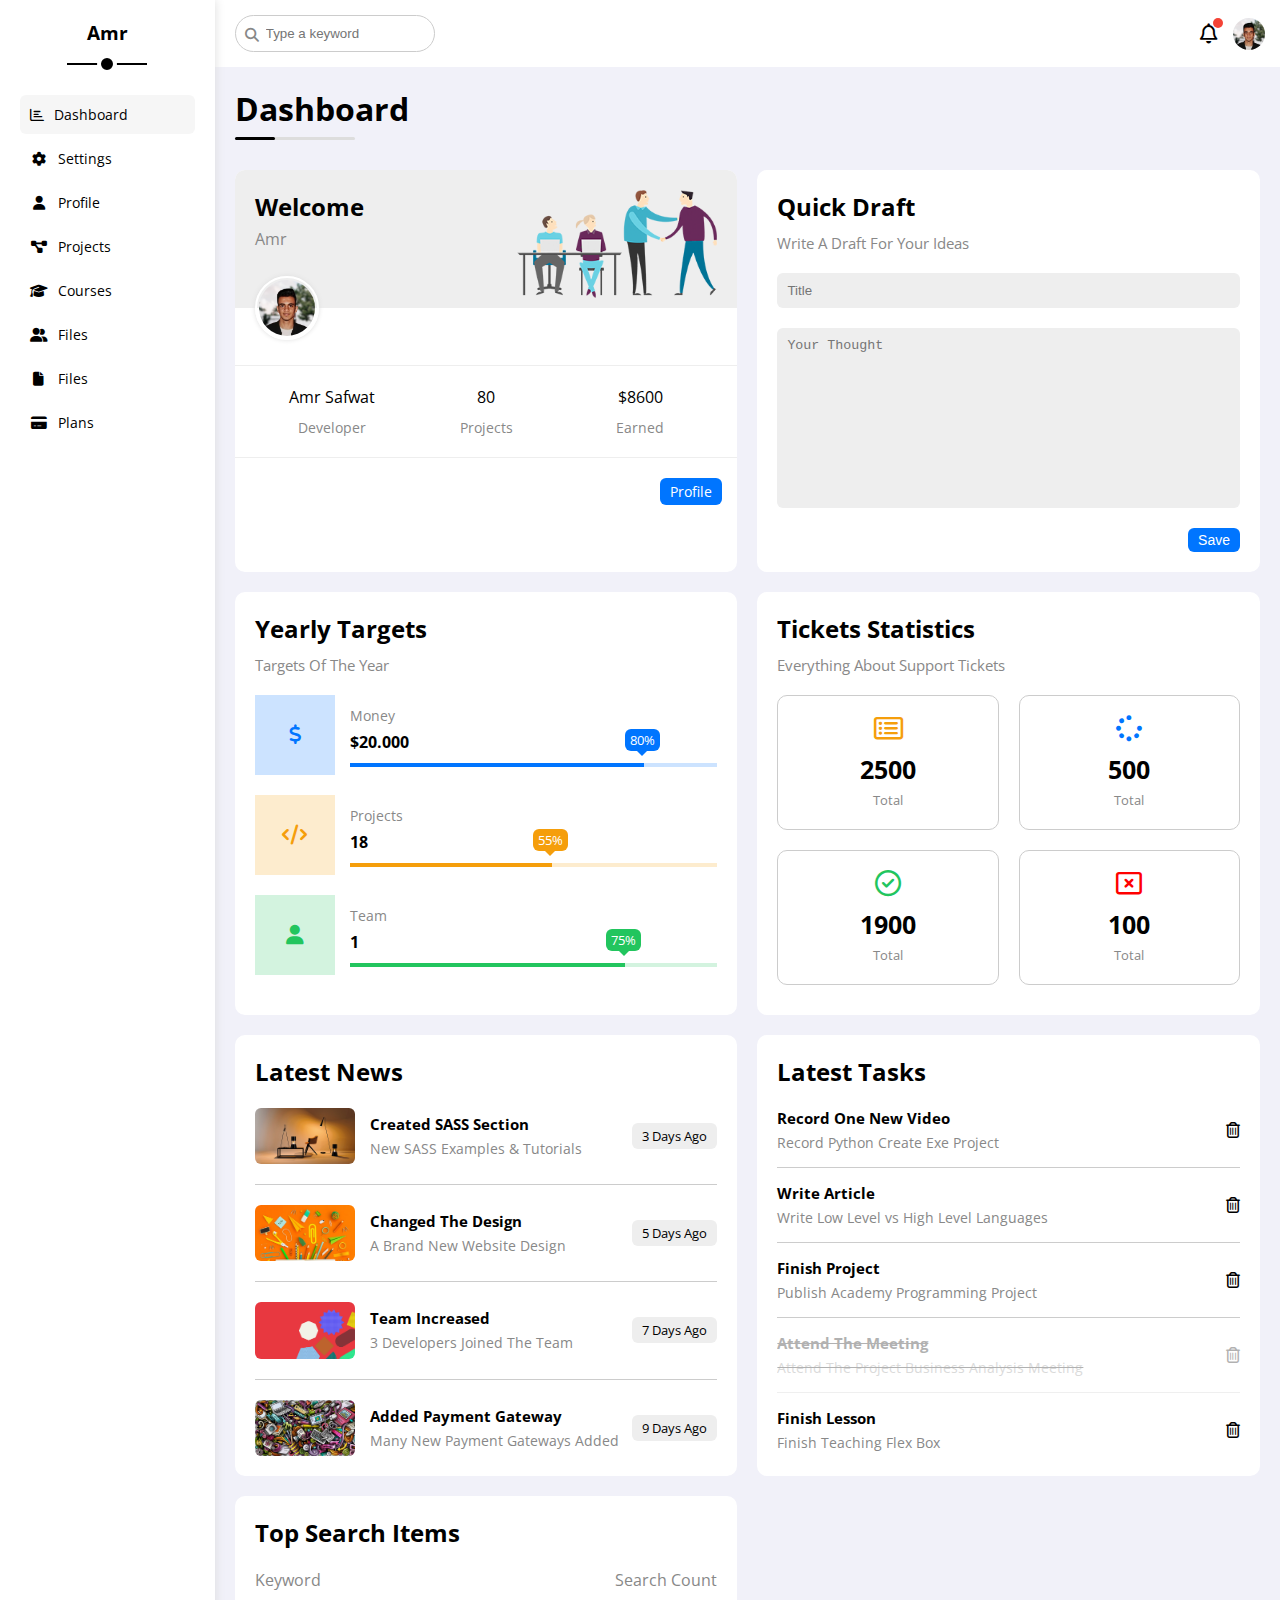
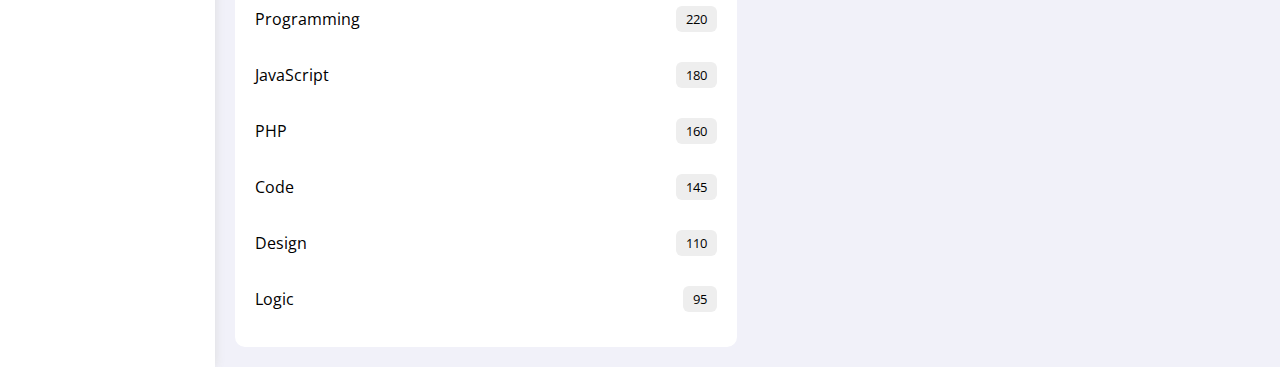
==== index.html @ 2d9a9abf "Created top Search Items Section" ====
<!DOCTYPE html>
<html>
	<head>
		<meta charset="UTF-8" />
		<meta name="viewport" content="width=device-width, initial-scale=1.0" />
		<title>Dashboard</title>
		<link rel="stylesheet" href="css/framework.css" />
		<link rel="stylesheet" href="css/master.css" />
		<link rel="stylesheet" href="https://cdnjs.cloudflare.com/ajax/libs/font-awesome/6.1.1/css/all.min.css">
    <link rel="preconnect" href="https://fonts.googleapis.com">
    <link rel="preconnect" href="https://fonts.gstatic.com" crossorigin>
    <link href="https://fonts.googleapis.com/css2?family=Open+Sans:wght@300;500&display=swap" rel="stylesheet">
	</head>
	<body>
		<div class="page d-flex">
			<div class="sidebar p-relative bg-white p-20">
				<h3 class="txt-c p-relative mt-0">Amr</h3>
				<ul>
					<li>
						<a class="active d-flex align-center fs-14 c-black bg-white p-10 rad-6 p-relative" href="index.html">
							<i class="fa-regular fa-chart-bar"></i>
							<span>Dashboard</span>
						</a>
						<a class="d-flex align-center fs-14 c-black bg-white p-10 rad-6 p-relative" href="index.html">
							<i class="fa-solid fa-gear fa-fw"></i>
							<span>Settings</span>
						</a>
						<a class="d-flex align-center fs-14 c-black bg-white p-10 rad-6 p-relative" href="index.html">
							<i class="fa-solid fa-user fa-fw"></i>
							<span>Profile</span>
						</a>
						<a class="d-flex align-center fs-14 c-black bg-white p-10 rad-6 p-relative" href="index.html">
							<i class="fa-solid fa-diagram-project fa-fw"></i>
							<span>Projects</span>
						</a>
						<a class="d-flex align-center fs-14 c-black bg-white p-10 rad-6 p-relative" href="index.html">
							<i class="fa-solid fa-graduation-cap fa-fw"></i>
							<span>Courses</span>
						</a>
						<a class="d-flex align-center fs-14 c-black bg-white p-10 rad-6 p-relative" href="index.html">
							<i class="fa-solid fa-user-group fa-fw"></i>
							<span>Files</span>
						</a>
						<a class="d-flex align-center fs-14 c-black bg-white p-10 rad-6 p-relative" href="index.html">
							<i class="fa-solid fa-file fa-fw"></i>
							<span>Files</span>
						</a>
						<a class="d-flex align-center fs-14 c-black bg-white p-10 rad-6 p-relative" href="index.html">
							<i class="fa-solid fa-credit-card fa-fw"></i>
							<span>Plans</span>
						</a>
					</li>
				</ul>
			</div>
			<div class="content w-full">
				<!-- head -->
				<div class="head bg-white p-15 between-flex">
					<div class="search p-relative">
						<input class="p-10 rad-6" type="search" placeholder="Type a keyword">
					</div>
					<div class="icons d-flex align-center">
						<span class="not p-relative">
							<i class="fa-regular fa-bell fa-lg"></i>
						</span>
						<img src="imgs/Amr.png" alt="">
					</div>
				</div>
				<!-- /head -->
				<h1 class="p-relative">Dashboard</h1>
				<div class="wrapper d-grid gap-20">
					<!-- Welcome -->
					<div class="welcome bg-white rad-10 txt-c-mobile block-mobile">
						<div class="intro d-flex p-20 space-between bg-eee">
							<div>
								<h2 class="m-0">Welcome</h2>
								<p class="c-grey mt-5">Amr</p>
							</div>
							<img class="hide-mobile" src="imgs/welcome.png" alt="">
						</div>
						<img src="imgs/Amr.png" alt="" class="avatar">
						<div class="body txt-c d-flex p-20 mt-20 mb-20 block-mobile">
							<div>Amr Safwat <span class="d-block c-grey fs-14 mt-10">Developer</span></div>
							<div>80<span class="d-block c-grey fs-14 mt-10">Projects</span></div>
							<div>$8600<span class="d-block c-grey fs-14 mt-10">Earned</span></div>
						</div>
						<a href="profile.html" class="visit d-block fs-14 bg-blue c-white w-fit btn-shape">Profile</a>
					</div>
					<!-- /Welcome -->
					<!-- /Quick Draft -->
					<div class="quick-draft p-20 bg-white rad-10">
						<h2 class="m-0 mb-10">Quick Draft</h2>
						<p class="m-0 mb-20 c-grey fs-15">Write A Draft For Your Ideas</p>
						<form action="">
							<input class="d-block mb-20 w-full p-10 b-none bg-eee rad-6" type="text" placeholder="Title">
							<textarea class="d-block mb-20 w-full p-10 b-none bg-eee rad-6" placeholder="Your Thought"></textarea>
							<input class="save d-block w-fit fs-14 bg-blue c-white b-none btn-shape" type="submit" value="Save">
						</form>
					</div>
					<!-- Quick Draft -->
					<!-- /Yearly Targets -->
					<div class="targets bg-white rad-10 p-20">
						<h2 class="m-0 mb-10">Yearly Targets</h2>
						<p class="m-0 mb-20 c-grey fs-15">Targets Of The Year</p>
						<div class="target mb-20 blue center-flex blue ">
							<div class="icon center-flex">
								<i class="fa-solid fa-dollar-sign c-blue"></i>
							</div>
							<div class="details">
								<span class="fs-14 c-grey">Money</span>
								<span class="d-block mt-5 mb-10 fw-bold">$20.000</span>
								<div class="prog p-relative">
									<span class="bg-blue blue" style="width: 80%;">
									<span class="bg-blue">80%</span>
									</span>
								</div>
							</div>
						</div>
						<div class="target mb-20 orange center-flex blue ">
							<div class="icon center-flex">
								<i class="fa-solid fa-code c-orange"></i>
							</div>
							<div class="details">
								<span class="fs-14 c-grey">Projects</span>
								<span class="d-block mt-5 mb-10 fw-bold">18</span>
								<div class="prog p-relative">
									<span class="bg-orange orange" style="width: 55%;">
									<span class="bg-orange">55%</span>
									</span>
								</div>
							</div>
						</div>
						<div class="target mb-20 green center-flex blue ">
							<div class="icon center-flex">
								<i class="fa-solid fa-user c-green"></i>
							</div>
							<div class="details">
								<span class="fs-14 c-grey">Team</span>
								<span class="d-block mt-5 mb-10 fw-bold">1</span>
								<div class="prog p-relative">
									<span class="bg-green green" style="width: 75%;">
									<span class="bg-green">75%</span>
									</span>
								</div>
							</div>
						</div>
					</div>
					<!-- Yearly Targets -->
					<!-- Tickets -->
					<div class="tickets bg-white rad-10 p-20">
						<h2 class="mt-0 mb-10">Tickets Statistics</h2>
						<p class="mt-0 mb-20 c-grey fs-15">Everything About Support Tickets</p>
						<div class="d-flex gap-20 f-wrap">
							<div class="box txt-c rad-10 p-20 fs-13 c-grey">
								<i class="fa-regular fa-rectangle-list fa-2x mb-10 c-orange"></i>
								<span class="d-block c-black fw-bold fs-25 mb-5">2500</span>
								Total
							</div>
							<div class="box txt-c rad-10 p-20 fs-13 c-grey">
								<i class="fa-solid fa-spinner fa-2x mb-10 c-blue"></i>
								<span class="d-block c-black fw-bold fs-25 mb-5">500</span>
								Total
							</div>
							<div class="box txt-c rad-10 p-20 fs-13 c-grey">
								<i class="fa-regular fa-circle-check fa-2x mb-10 c-green"></i>
								<span class="d-block c-black fw-bold fs-25 mb-5">1900</span>
								Total
							</div>
							<div class="box txt-c rad-10 p-20 fs-13 c-grey">
								<i class="fa-regular fa-rectangle-xmark fa-2x mb-10 c-red"></i>
								<span class="d-block c-black fw-bold fs-25 mb-5">100</span>
								Total
							</div>
						</div>
					</div>
					<!-- /Tickets -->
					<!-- News -->
					<div class="news bg-white rad-10 p-20 txt-c-mobile">
						<h2 class="mt-0 mb-20">Latest News</h2>
							<div class="news-row d-flex align-center">
								<img class="rad-6" src="imgs/news-01.png" alt="">
								<div class="info">
									<h3 class="m-0 mb-5 fs-15">Created SASS Section</h3>
									<p class="c-grey fs-14 m-0">New SASS Examples & Tutorials</p>
								</div>
								<span class="btn-shape bg-eee fs-13 label">3 Days Ago</span>
							</div>
							<div class="news-row d-flex align-center">
								<img class="rad-6" src="imgs/news-02.png" alt="">
								<div class="info">
									<h3 class="m-0 mb-5 fs-15">Changed The Design</h3>
									<p class="c-grey fs-14 m-0">A Brand New Website Design</p>
								</div>
								<span class="btn-shape bg-eee fs-13 label">5 Days Ago</span>
							</div>
							<div class="news-row d-flex align-center">
								<img class="rad-6" src="imgs/news-03.png" alt="">
								<div class="info">
									<h3 class="m-0 mb-5 fs-15">Team Increased</h3>
									<p class="c-grey fs-14 m-0">3 Developers Joined The Team</p>
								</div>
								<span class="btn-shape bg-eee fs-13 label">7 Days Ago</span>
							</div>
							<div class="news-row d-flex align-center">
								<img class="rad-6" src="imgs/news-04.png" alt="">
								<div class="info">
									<h3 class="m-0 mb-5 fs-15">Added Payment Gateway</h3>
									<p class="c-grey fs-14 m-0">Many New Payment Gateways Added</p>
								</div>
								<span class="btn-shape bg-eee fs-13 label">9 Days Ago</span>
							</div>
					</div>
					<!-- /News -->
					<!-- Latest Tasks -->
					<div class="latest-tasks bg-white rad-10 p-20">
						<h2 class="m-0 mb-20">Latest Tasks</h2>
						<div class="task-row between-flex">
							<div class="info">
								<h3 class="m-0 mb-5 fs-15">Record One New Video</h3>
								<p class="m-0 mt-5 fs-14 c-grey ">Record Python Create Exe Project</p>
							</div>
							<i class="fa-regular fa-trash-can"></i>
						</div>

						<div class="task-row between-flex">
							<div class="info">
								<h3 class="m-0 fs-15">Write Article</h3>
								<p class="m-0 mt-5 fs-14 c-grey ">Write Low Level vs High Level Languages</p>
							</div>
							<i class="fa-regular fa-trash-can"></i>
						</div>

						<div class="task-row between-flex">
							<div class="info">
								<h3 class="m-0 fs-15">Finish Project</h3>
								<p class="m-0 mt-5 fs-14 c-grey ">Publish Academy Programming Project

								</p>
							</div>
							<i class="fa-regular fa-trash-can"></i>
						</div>

						<div class="task-row between-flex done">
							<div class="info">
								<h3 class="m-0 fs-15">Attend The Meeting</h3>
								<p class="m-0 mt-5 fs-14 c-grey ">Attend The Project Business Analysis Meeting</p>
							</div>
							<i class="fa-regular fa-trash-can"></i>
						</div>

						<div class="task-row between-flex">
							<div class="info">
								<h3 class="m-0 fs-15">Finish Lesson
								</h3>
								<p class="m-0 mt-5 fs-14 c-grey ">Finish Teaching Flex Box
								</p>
							</div>
							<i class="fa-regular fa-trash-can"></i>
						</div>
					</div>
					<!-- /Latest Tasks -->
					<!-- Search Items -->
					<div class="search-items bg-white rad-10 p-20">
						<h2 class="m-0 mb-20">Top Search Items</h2>
						<div class="info between-flex c-grey">
							<div>Keyword</div>
							<div>Search Count</div>
						</div>
							<div class="items-row between-flex pt-15 pb-15">
								<span>Programming</span>
								<span class="btn-shape bg-eee fs-13">220</span>
						</div>
							<div class="items-row between-flex pt-15 pb-15">
								<span>JavaScript</span>
								<span class="btn-shape bg-eee fs-13">180</span>
						</div>
							<div class="items-row between-flex pt-15 pb-15">
								<span>PHP</span>
								<span class="btn-shape bg-eee fs-13">160</span>
						</div>
							<div class="items-row between-flex pt-15 pb-15">
								<span>Code</span>
								<span class="btn-shape bg-eee fs-13">145</span>
						</div>
							<div class="items-row between-flex pt-15 pb-15">
								<span>Design</span>
								<span class="btn-shape bg-eee fs-13">110</span>
						</div>
							<div class="items-row between-flex pt-15 pb-15">
								<span>Logic</span>
								<span class="btn-shape bg-eee fs-13">95</span>
						</div>
					</div>
					<!-- /Search Items -->
				</div>
			</div>
		</div>
	</body>
</html>
---- css/framework.css ----
:root {
	--blue-color: #0075ff;
	--blue-alt-color: #0d69d5;
	--orange-color: #f59e0b;
	--green-color: #22c55e;
	--red-color: #f44336;
	--grey-color: #888;
}
/* start box */
.d-flex {
  display: flex;
}
.align-center {
  align-items: center;
}
.space-between {
  justify-content: space-between;
}
.f-wrap {
  flex-wrap: wrap;
}
.d-grid {
  display: grid;
}
.gap-20 {
  gap: 20px;
}
.d-block {
  display: block;
}
@media(max-width: 767px) {
  .block-mobile {
    display: block;
  }
  .hide-mobile {
    display: none;
  }
}
/* end box */
/* start padding + margin */
.p-10 {
  padding: 10px;
}
.p-15 {
  padding: 15px;
}
.p-20 {
  padding: 20px;
}
.pt-15 {
  padding-top: 15px;
}
.pb-15 {
  padding-bottom: 15px;
}
.m-0 {
  margin: 0;
}
.m-20 {
  margin: 20px;
}
.mt-0 {
  margin-top: 0;
}
.mt-5 {
  margin-top: 5px;
}
.mt-10 {
  margin-top: 10px;
}
.mt-20 {
  margin-top: 20px;
}
.mb-5 {
  margin-bottom: 5px;
}
.mb-10 {
  margin-bottom: 10px;
}
.mb-20 {
  margin-bottom: 20px;
}
/* end padding + margin */
/* start color */
.bg-white {
  background-color: white;
}
.bg-eee {
  background-color: #eee;
}
.bg-blue {
  background-color: var(--blue-color);
}
.bg-orange {
  background-color: var(--orange-color);
}
.bg-green {
  background-color: var(--green-color);
}

.c-black {
  color: black;
}
.c-blue {
  color: var(--blue-color);
}
.c-red {
  color: red;
}
.c-green {
  color: var(--green-color);
}
.c-orange {
  color: var(--orange-color);
}
.c-grey {
  color: var(--grey-color);
}
.c-white {
  color: white;
}
/* end color */
/* Start position */
.p-relative {
  position: relative;
}
/* End position */
/* Fonts */
.txt-c {
  text-align: center;
}
.fs-13 {
  font-size: 13px;
}
.fs-14 {
  font-size: 14px;
}
.fs-15 {
font-size: 15px;
}
.fs-25 {
  font-size: 25px;
}
.fw-bold {
  font-weight: bold;
}
@media(max-width: 767px) {
  .txt-c-mobile {
    text-align: center;
  }
}
/* Fonts */
/* border */
.b-none {
border: none;
}
.rad-6 {
  border-radius: 6px;
}
.rad-10 {
  border-radius: 10px;
}
/* border */
/* Components */
.center-flex {
  display: flex;
  align-items: center;
  justify-content: center;
}
.between-flex {
  display: flex;
  align-items: center;
  justify-content: space-between;
}
.btn-shape {
  padding: 4px 10px;
  border-radius: 6px;
}
/* Components */
/* Width + Height */
.w-full {
  width: 100%;
}
.w-fit {
  width: fit-content;
}
/* Width + Height */
---- css/master.css ----
:root {
  --blue-color: #0075ff;
  --blue-alt-color: #0d69d5;
  --orange-color: #f59e0b;
  --green-color: #22c55e;
  --red-color: #f44336;
  --grey-color: #888;
}
* {
	box-sizing: border-box;
}
body {
	font-family: 'Open Sans', sans-serif;
	margin: 0;
}
/* width */
::-webkit-scrollbar {
  width: 8px;
}

/* Track */
::-webkit-scrollbar-track {
  background: #f1f1f1;
}

/* Handle */
::-webkit-scrollbar-thumb {
  background: var(--blue-color);
  border-radius: 6px;
}

/* Handle on hover */
::-webkit-scrollbar-thumb:hover {
  background: var(--blue-alt-color);
}
*:focus {
	outline: none;
}
a {
	text-decoration: none;
}
ul {
	list-style: none;
	padding: 0;
}
.page {
	background-color: #f1f1f9;
	min-height: 100vh;
}
/* Sidebar */
.sidebar {
  width: 250px;
  box-shadow: 0 0 10px #ddd;
}
.sidebar > h3 {
  margin-bottom: 50px;
}
.sidebar > h3::before,
.sidebar > h3::after {
  content: '';
  position: absolute;
  left: 50%;
  background-color: black;
  transform: translateX(-50%);
}
.sidebar > h3::before {
  bottom: -20px;
  width: 80px;
  height: 2px;
}
.sidebar > h3::after {
  bottom: -29px;
  width: 12px;
  height: 12px;
  border: 4px solid white;
  border-radius: 50%;
}

.sidebar ul li a {
  margin-bottom: 5px;
  transition: .3s;
}
.sidebar ul li a:hover,
.sidebar ul li a.active {
  background-color: #f6f6f6;
}
.sidebar ul li a span {
  margin-left: 10px;
}
@media (max-width: 767px) {
  .sidebar {
    width: 58px;
    padding: 10px;
  }
  .sidebar > h3 {
    font-size: 13px;
    margin-bottom: 15px;
  }
  .sidebar > h3::before,
  .sidebar > h3::after {
    display: none;
  }
  .sidebar ul li a span {
    display: none;
  }
}
/* Sidebar */
/* Content */
.head .search::before {
  font-family: 'Font Awesome 6 Free';
  content: '\f002';
  font-weight: 900;
  position: absolute;
  top: 50%;
  left: 15px;
  transform: translateY(-50%);
  color: var(--grey-color);
  font-size: 14px;
}
.head .search input {
  border: 1px solid #ccc;
    border-radius: 20px;
    margin-left: 5px;
    padding-left: 30px;
    width: 200px;
    transition: .3s;
}
.head .search input:focus {
  width: 240px;
}
@media (max-width: 767px) {
  .head .search input {
    width: 190px;
  }
  .head .search input:focus {
    width: 200px;
  }
}
.head .search input:focus::placeholder {
  opacity: 0;
}
.head .icons .not::before {
  content: '';
  position: absolute;
  right: -5px;
  top: -5px;
  width: 10px;
  height: 10px;
  background-color: var(--red-color);
  border-radius: 50%;
}
.head .icons img {
  width: 32px;
  height: 32px;
  margin-left: 15px;
  border-radius: 50%;
}
.content h1 {
	margin: 20px 20px 40px;
}
.content h1::before,
.content h1::after {
	content: '';
	position: absolute;
	bottom: -10px;
	left: 0;
	height: 3px;
}
.content h1::before {
	width: 120px;
	background-color: #ddd;
	border-radius: 3px;
}
.content h1::after {
	width: 40px;
	background-color: black;
	border-radius: 3px;
}
.wrapper {
	grid-template-columns: repeat(auto-fill, minmax(450px, 1fr));
	margin-left: 20px;
	margin-right: 20px;
  margin-bottom: 20px;
}
@media (max-width: 767px) {
	.wrapper {
		grid-template-columns: minmax(200px, 1fr);
		margin-left: 10px;
		margin-right: 10px;
		gap: 10px;
	}
}
/* Content */
/* Welcome Wibget */
.welcome {
  overflow: hidden;
}
.welcome .intro img {
  width: 200px;
  margin-bottom: -10px;
}
.welcome .avatar {
  width: 64px;
  height: 64px;
  border: 2px solid white;
  border-radius: 50%;
  padding: 2px;
  box-shadow: 0 0 5px #ddd;
  margin-left: 20px;
  margin-top: -32px;
}
.welcome .body {
  border-top: 1px solid #eee;
  border-bottom: 1px solid #eee;
}
.welcome .body > div {
  flex: 1;
}
.welcome .visit {
  margin: 0 15px 15px auto;
  transition: .3s;
}
.welcome .visit:hover {
  background-color: var(--blue-alt-color);
}
@media (max-width: 767px) {
  .welcome .intro {
    padding-bottom: 30px;
  }
  .welcome .avatar {
    margin-left: 0;
  }
  .welcome .body > div:not(:last-child) {
    margin-bottom: 20px;
  }
}
/* Welcome Wibget */
/* Quick Draft */
.quick-draft textarea {
  resize: none;
  min-height: 180px;
}
.quick-draft .save {
  transition: .3s;
  margin-left: auto;
  cursor: pointer;
}
.quick-draft .save:hover {
  background-color: var(--blue-alt-color);
}
/* Quick Draft */
/* Targets */
.targets .target .icon {
  width: 80px;
  height: 80px;
  margin-right: 15px;
  font-size: 20px;
}
.targets .target .details {
  flex: 1;
}
.targets .target .prog {
  height: 4px;
}
.targets .target .prog > span {
  position: absolute;
  top: 0;
  left: 0;
  height: 100%;
}
.targets .target .prog > span span {
  position: absolute;
  bottom: 16px;
  right: -16px;
  font-size: 13px;
  padding: 2px 5px;
  border-radius: 6px;
  color: white;
}
.targets .target .prog > span span::after {
  content: '';
  border-color: transparent;
  border-width: 5px;
  border-style: solid;
  position: absolute;
  left: 50%;
  bottom: -10px;
  transform: translateX(-50%);
}

.targets .target .prog > .blue span::after {
  border-top-color: var(--blue-color);
}
.targets .target .prog > .orange span::after {
  border-top-color: var(--orange-color);
}
.targets .target .prog > .green span::after {
  border-top-color: var(--green-color);
}

.blue .icon,
.blue .details .prog {
  background-color: rgb(0 117 255 / 20%);
}
.orange .icon,
.orange .details .prog {
  background-color: rgb(245 158 11 / 20%);
}
.green .icon,
.green .details .prog {
  background-color: rgb(34 197 94 / 20%);
}
/* /Targets */
/* Ticket */
.tickets .box {
  border: 1px solid #ccc;
  width: calc(50% - 10px);
}
@media (max-width: 767px) {
  .tickets .box {
    width: 100%;
  }
}
/* /Ticket */
/* New */
.news .news-row:not(:last-of-type) {
  margin-bottom: 20px;
  padding-bottom: 20px;
  border-bottom: 1px solid #ccc;
}
.news .news-row img {
  width: 100px;
  border-radius: 6px;
  margin-right: 15px;
}
.news .info {
  flex-grow: 1;
}
@media (max-width: 767px) {
  .news .news-row {
    flex-direction: column;
  }
  .news .news-row .label {
    margin-top: 10px;
  }
}
/* /New */
/* Latest Tasks */
.latest-tasks .task-row:not(:last-of-type) {
  margin-bottom: 15px;
  padding-bottom: 15px;
  border-bottom: 1px solid #ccc;
}
.latest-tasks .task-row .info {
  flex: 1;
}
.latest-tasks .done{
  opacity: .3;
}
.latest-tasks .done .info {
  text-decoration: line-through;
}
.latest-tasks .task-row i {
  cursor: pointer;
  transition: .3s;
}
.latest-tasks .task-row i:hover {
  color: var(--red-color);
}
/* /Latest Tasks */
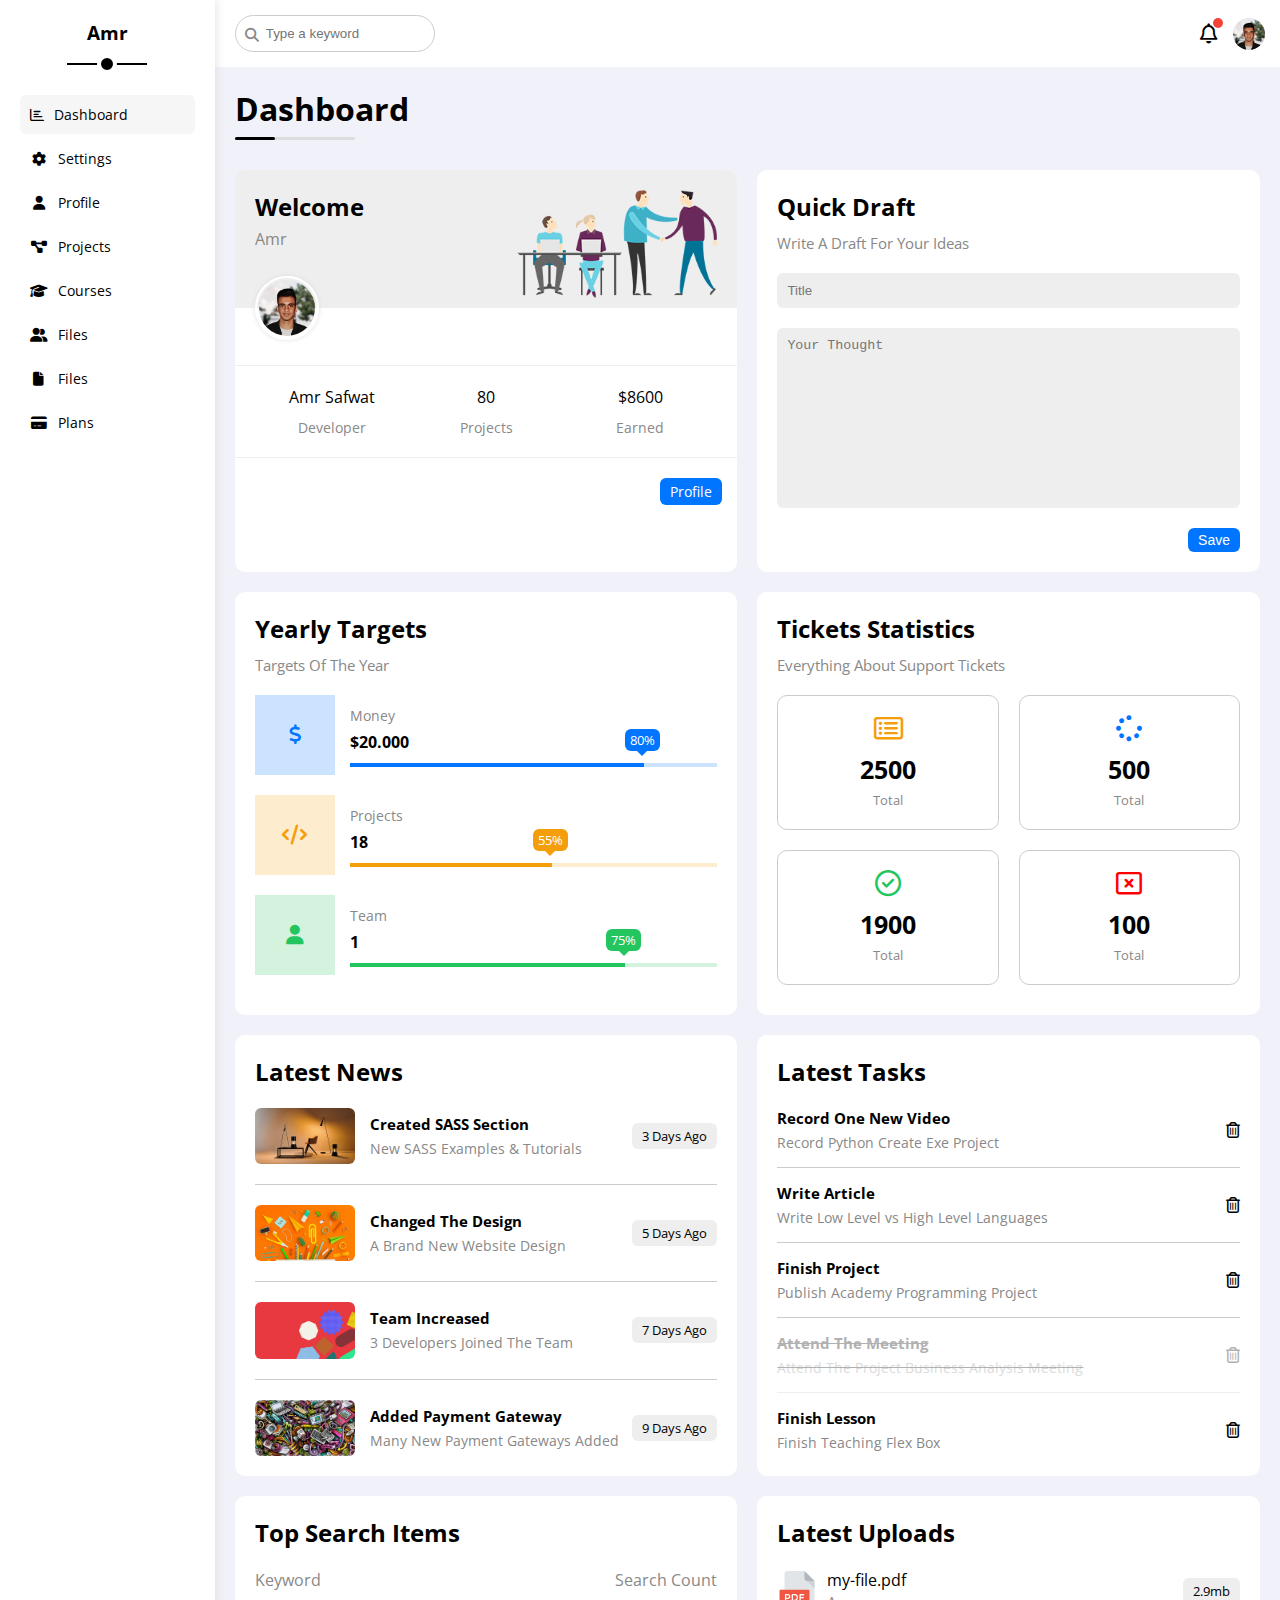
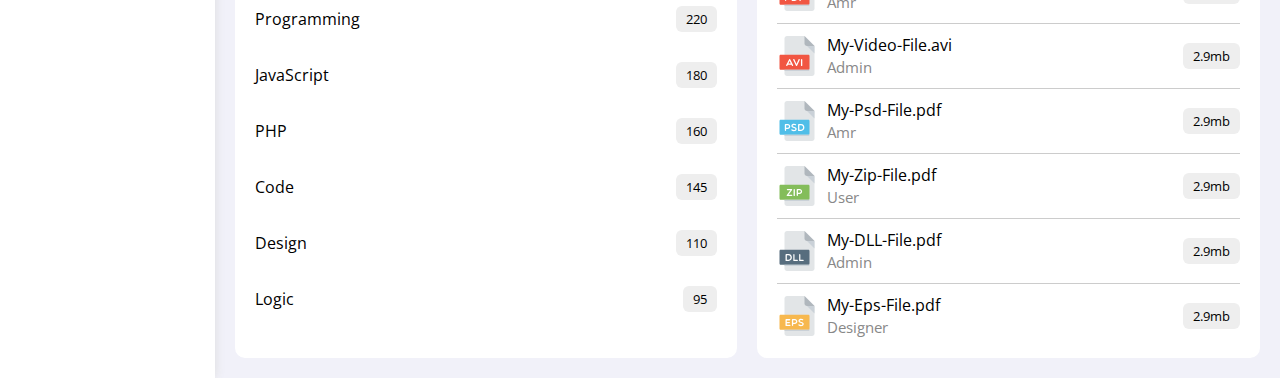
==== commit 2d842735: "Created a latest uploads section" ====
--- a/index.html
+++ b/index.html
@@ -291,6 +291,73 @@
 						</div>
 					</div>
 					<!-- /Search Items -->
+					<!-- Latest Uploads -->
+					<div class="uploads bg-white rad-10 p-20">
+						<h2 class="m-0 mb-20">Latest Uploads</h2>
+						<ul class="m-0">
+							<li class="between-flex pb-10 mb-10">
+								<div class="d-flex align-center">
+									<img class="mr-10" src="imgs/pdf.svg" alt="">
+									<div>
+										<span class="d-block">my-file.pdf</span>
+										<span class="fs-15 c-grey">Amr</span>
+									</div>
+								</div>
+								<div class="btn-shape bg-eee fs-13">2.9mb</div>
+							</li>
+							<li class="between-flex pb-10 mb-10">
+								<div class="d-flex align-center">
+									<img class="mr-10" src="imgs/avi.svg" alt="">
+									<div>
+										<span class="d-block">My-Video-File.avi</span>
+										<span class="fs-15 c-grey">Admin</span>
+									</div>
+								</div>
+								<div class="btn-shape bg-eee fs-13">2.9mb</div>
+							</li>
+							<li class="between-flex pb-10 mb-10">
+								<div class="d-flex align-center">
+									<img class="mr-10" src="imgs/psd.svg" alt="">
+									<div>
+										<span class="d-block">My-Psd-File.pdf</span>
+										<span class="fs-15 c-grey">Amr</span>
+									</div>
+								</div>
+								<div class="btn-shape bg-eee fs-13">2.9mb</div>
+							</li>
+							<li class="between-flex pb-10 mb-10">
+								<div class="d-flex align-center">
+									<img class="mr-10" src="imgs/zip.svg" alt="">
+									<div>
+										<span class="d-block">My-Zip-File.pdf</span>
+										<span class="fs-15 c-grey">User</span>
+									</div>
+								</div>
+								<div class="btn-shape bg-eee fs-13">2.9mb</div>
+							</li>
+							<li class="between-flex pb-10 mb-10">
+								<div class="d-flex align-center">
+									<img class="mr-10" src="imgs/dll.svg" alt="">
+									<div>
+										<span class="d-block">My-DLL-File.pdf</span>
+										<span class="fs-15 c-grey">Admin</span>
+									</div>
+								</div>
+								<div class="btn-shape bg-eee fs-13">2.9mb</div>
+							</li>
+							<li class="between-flex">
+								<div class="d-flex align-center">
+									<img class="mr-10" src="imgs/eps.svg" alt="">
+									<div>
+										<span class="d-block">My-Eps-File.pdf</span>
+										<span class="fs-15 c-grey">Designer</span>
+									</div>
+								</div>
+								<div class="btn-shape bg-eee fs-13">2.9mb</div>
+							</li>
+						</ul>
+					</div>
+					<!-- /Latest Uploads -->
 				</div>
 			</div>
 		</div>
--- a/css/framework.css
+++ b/css/framework.css
@@ -50,6 +50,9 @@
 .pt-15 {
   padding-top: 15px;
 }
+.pb-10 {
+  padding-bottom: 10px;
+}
 .pb-15 {
   padding-bottom: 15px;
 }
@@ -70,6 +73,9 @@
 }
 .mt-20 {
   margin-top: 20px;
+}
+.mr-10 {
+  margin-right: 10px;
 }
 .mb-5 {
   margin-bottom: 5px;
--- a/css/master.css
+++ b/css/master.css
@@ -367,4 +367,13 @@
 .latest-tasks .task-row i:hover {
   color: var(--red-color);
 }
-/* /Latest Tasks */+/* /Latest Tasks */
+/* Latest Uploads */
+.uploads ul li:not(:last-of-type) {
+  border-bottom: 1px solid #ccc;
+}
+.uploads ul li img {
+  width: 40px;
+  height: 40px;
+}
+/* Latest Uploads */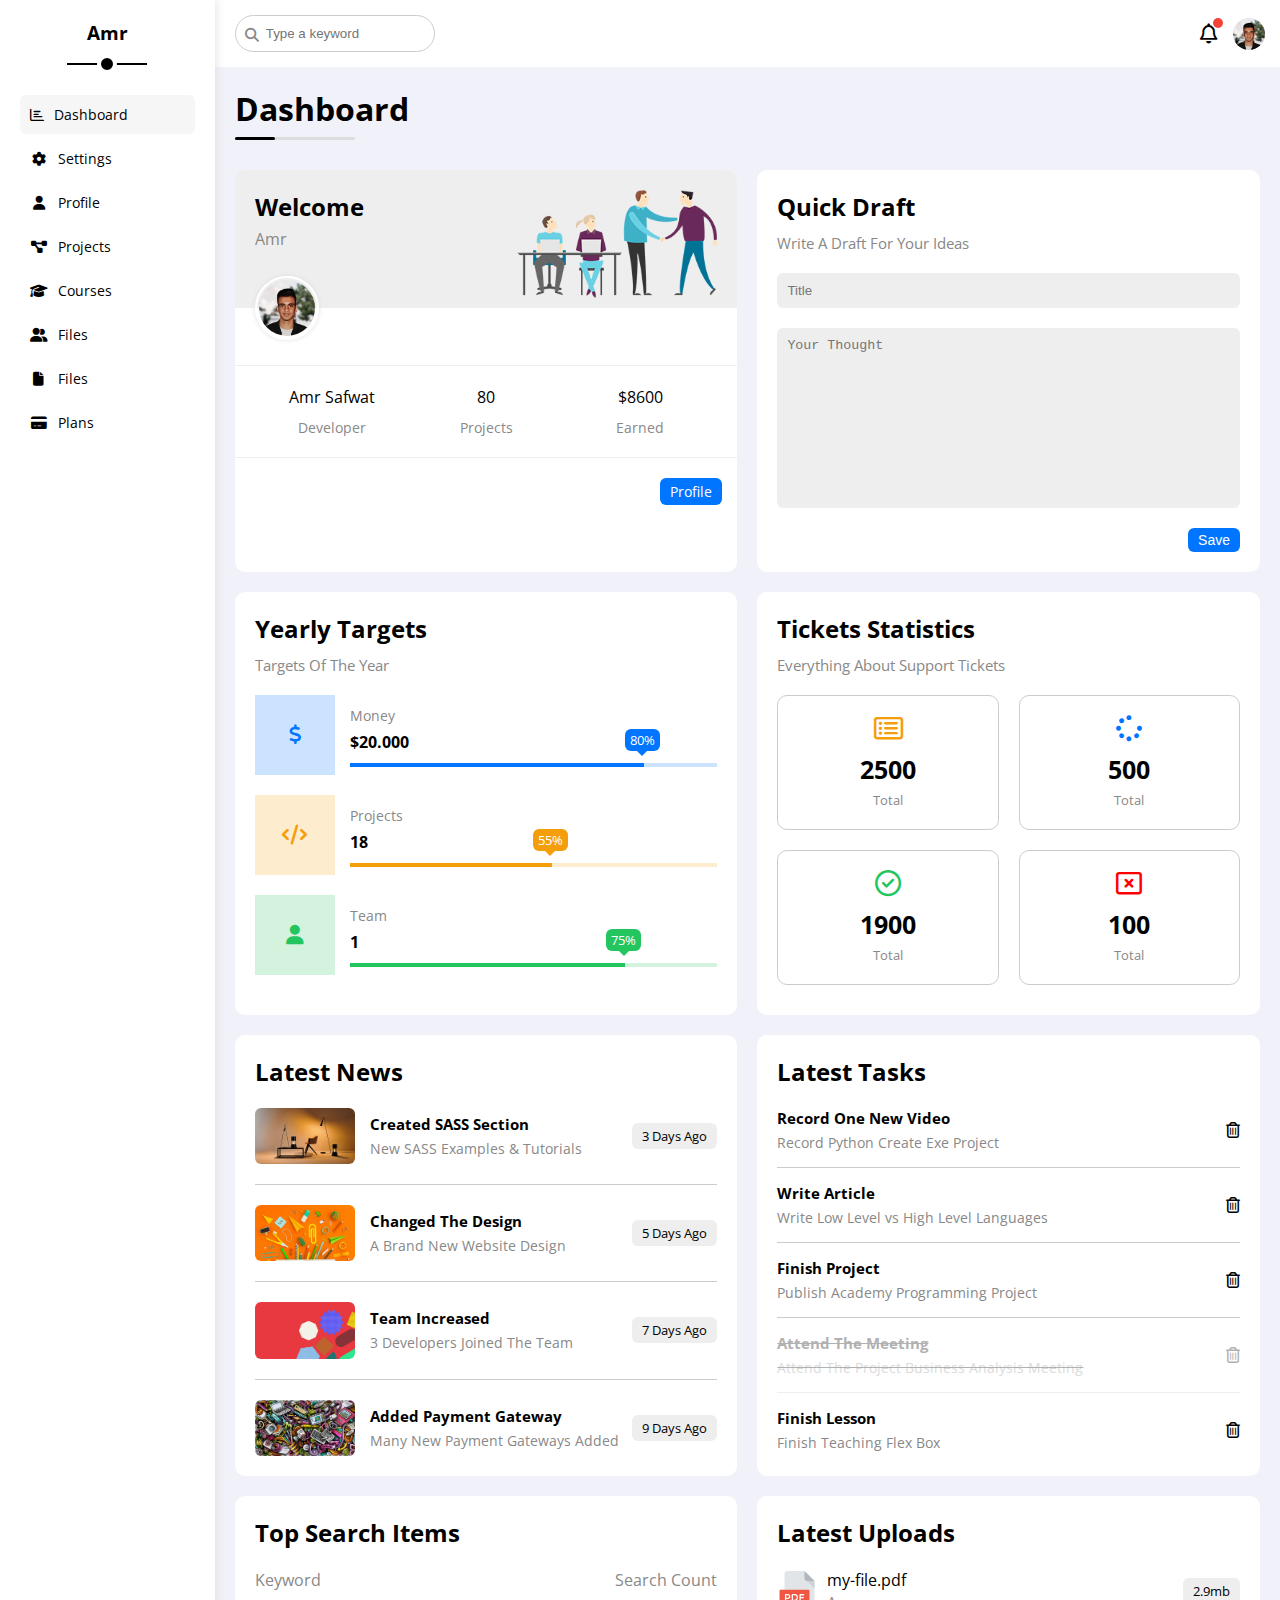
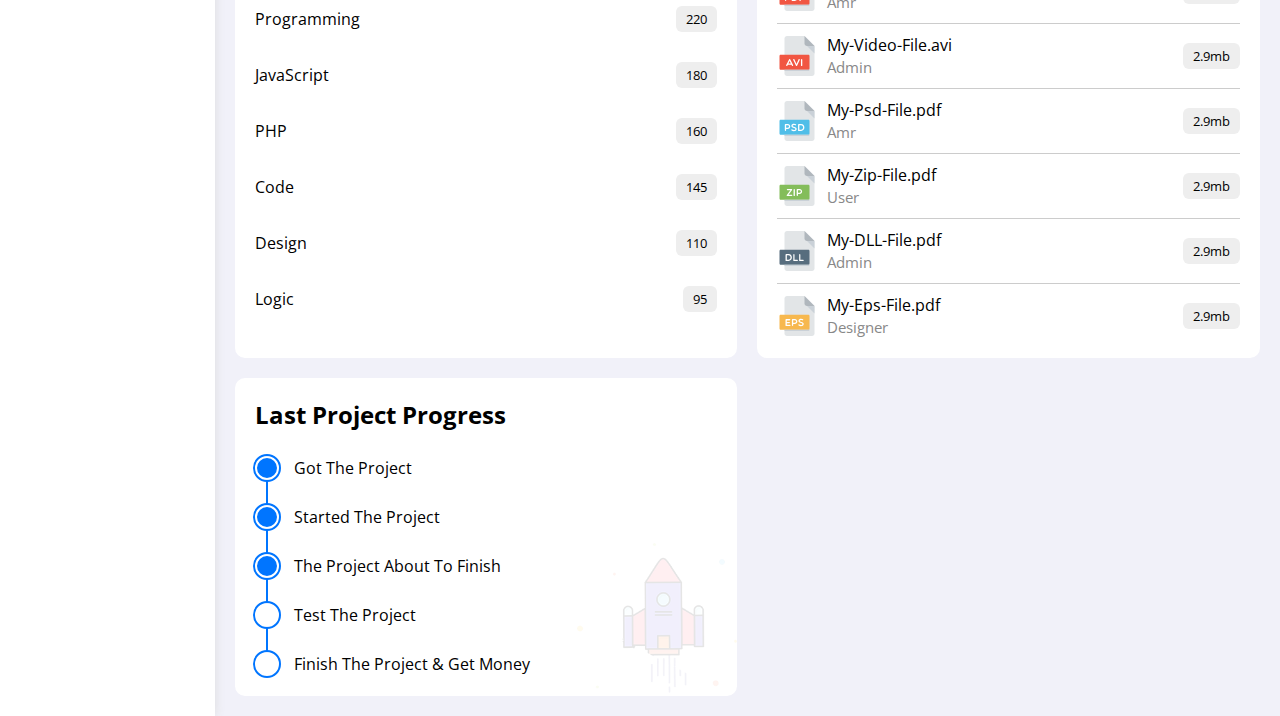
==== commit 1ab77a51: "created a last progect progress section" ====
--- a/index.html
+++ b/index.html
@@ -358,6 +358,19 @@
 						</ul>
 					</div>
 					<!-- /Latest Uploads -->
+					<!-- Last Project -->
+					<div class="last-project bg-white rad-10 p-20 p-relative">
+						<h2 class="mt-0 mb-20">Last Project Progress</h2>
+						<ul class="m-0 p-relative">
+							<li class="mt-25 d-flex align-center done">Got The Project</li>
+							<li class="mt-25 d-flex align-center done">Started The Project</li>
+							<li class="mt-25 d-flex align-center done">The Project About To Finish</li>
+							<li class="mt-25 d-flex align-center current">Test The Project</li>
+							<li class="mt-25 d-flex align-center">Finish The Project & Get Money</li>
+						</ul>
+						<img class="launch-icon hide-mobile" src="imgs/project.png" alt="">
+					</div>
+					<!-- /Last Project -->
 				</div>
 			</div>
 		</div>
--- a/css/framework.css
+++ b/css/framework.css
@@ -73,6 +73,9 @@
 }
 .mt-20 {
   margin-top: 20px;
+}
+.mt-25 {
+  margin-top: 25px;
 }
 .mr-10 {
   margin-right: 10px;
--- a/css/master.css
+++ b/css/master.css
@@ -376,4 +376,49 @@
   width: 40px;
   height: 40px;
 }
-/* Latest Uploads */+/* Latest Uploads */
+/* Last Project */
+.last-project ul::before {
+  content: '';
+  position: absolute;
+  left: 11px;
+  width: 2px;
+  height: 95%;
+  background-color: var(--blue-color);
+}
+.last-project ul li::before {
+  content: '';
+  width: 20px;
+  height: 20px;
+  display: block;
+  border-radius: 50%;
+  border: 2px solid white;
+  outline: 2px solid var(--blue-color);
+  background-color: white;
+  margin-right: 15px;
+  z-index: 1;
+}
+.last-project ul li.done::before {
+  background-color: var(--blue-color);
+}
+.last-project ul li.current::before {
+  color: red;
+  animation: change-color 0.8s infinite alternate;
+}
+.last-project .launch-icon {
+  position: absolute;
+  width: 160px;
+  right: 0;
+  bottom: 0;
+  opacity: .1;
+}
+/* Last Project */
+/* Animations */
+@keyframes change-color {
+  from {
+    background-color: var(--blue-color);
+  } to {
+    background-color: white;
+  }
+}
+/* Animations */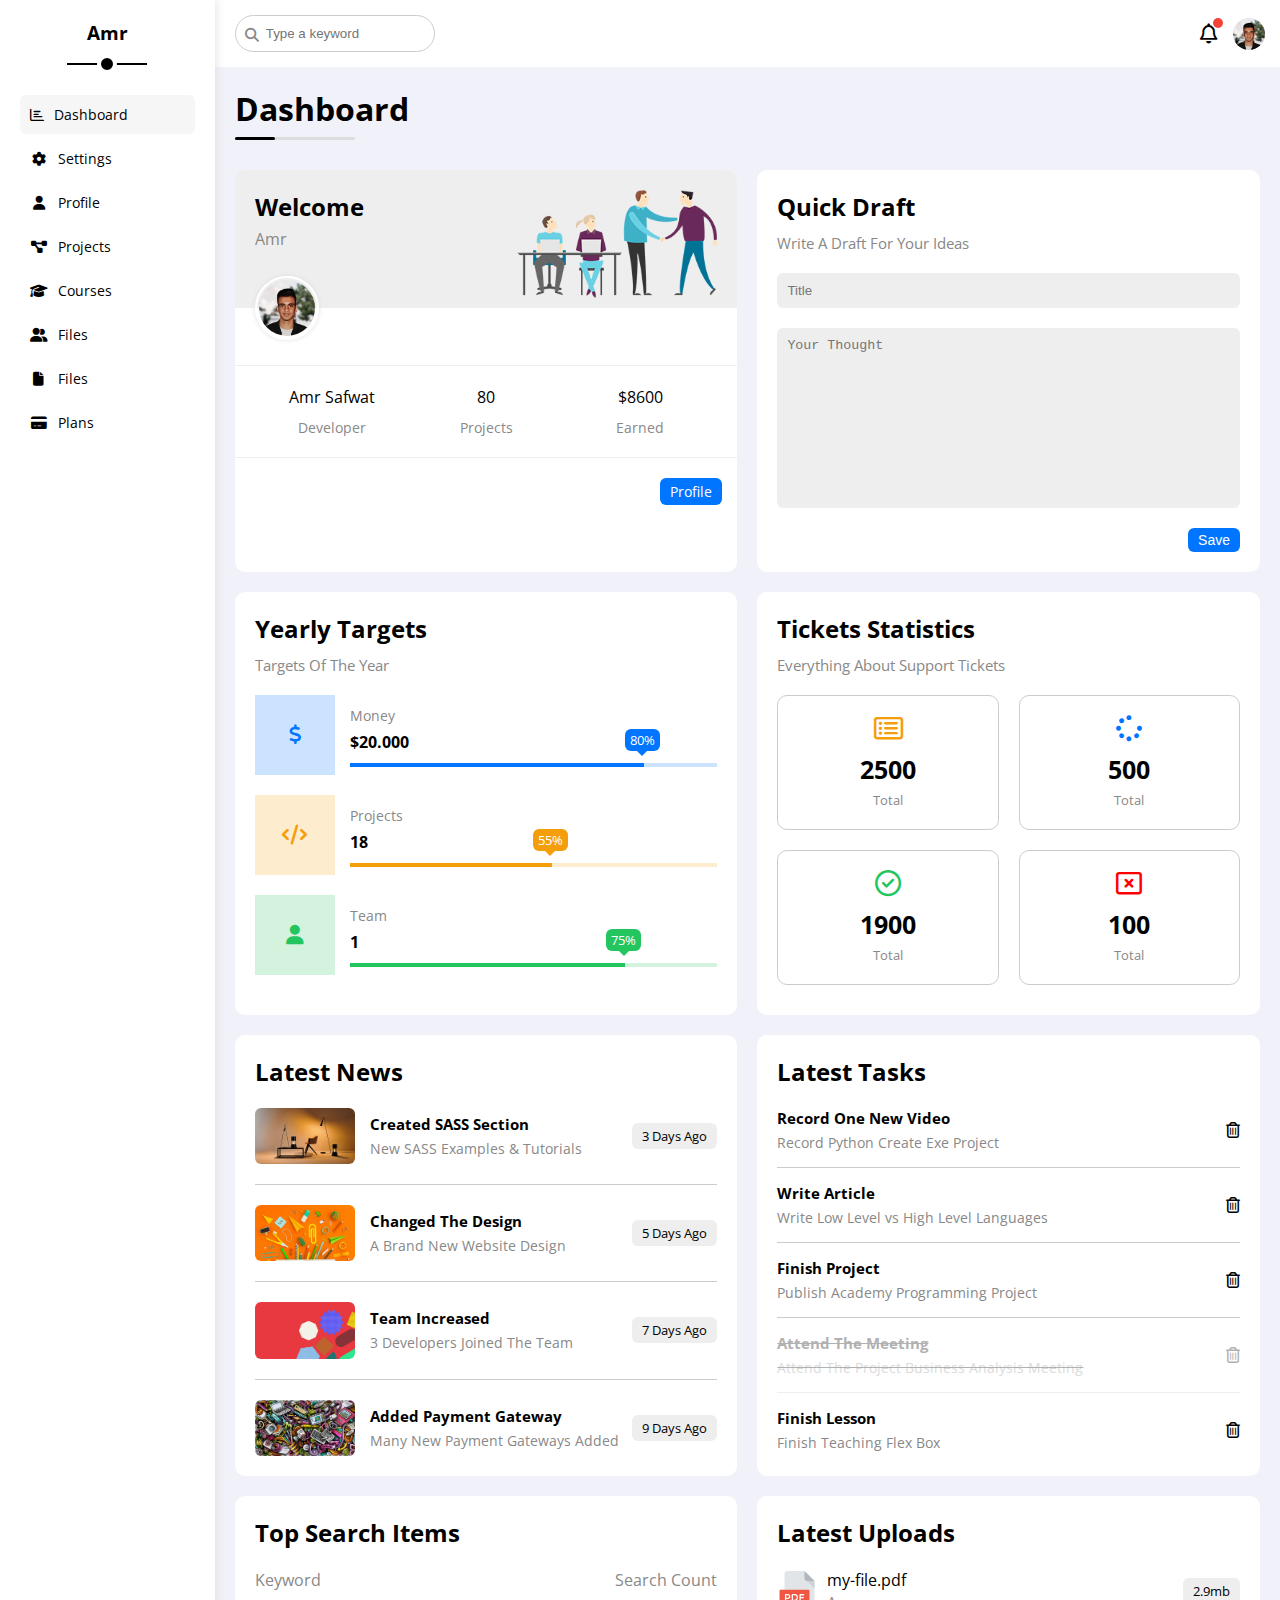
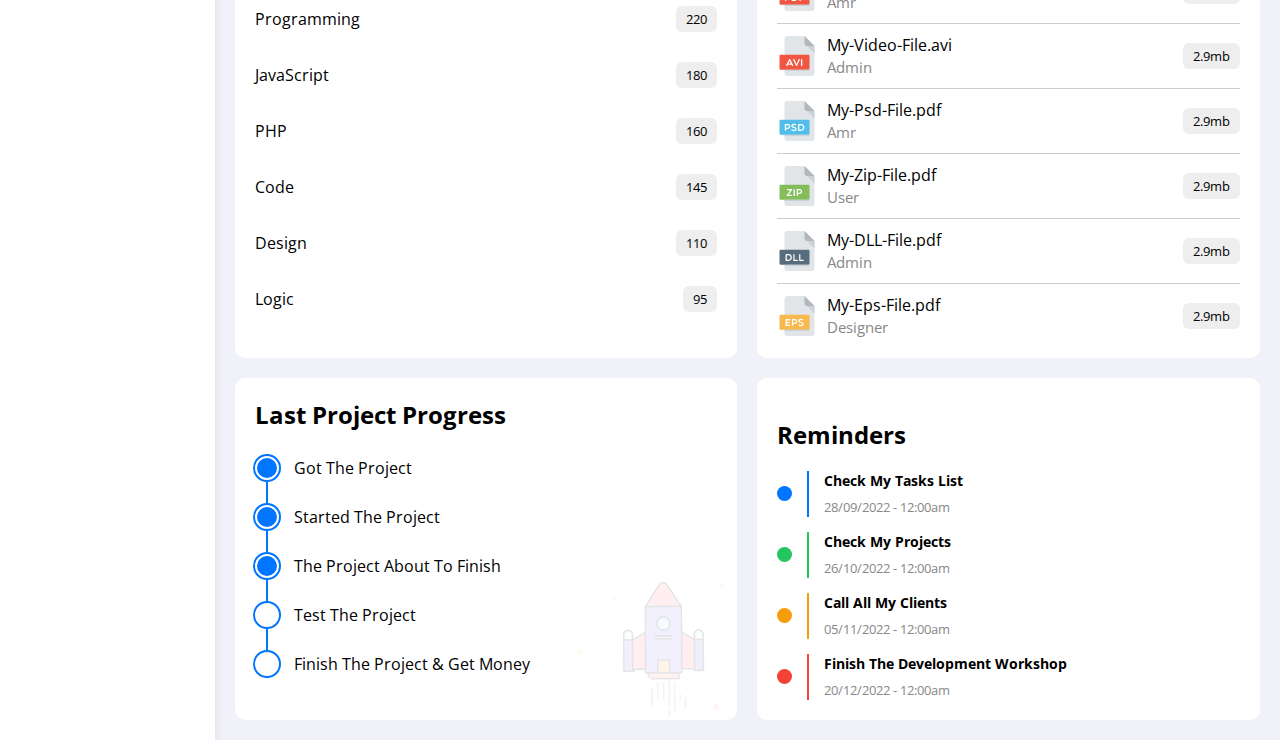
==== commit 78c3454e: "Created a Reminders Section" ====
--- a/index.html
+++ b/index.html
@@ -371,6 +371,41 @@
 						<img class="launch-icon hide-mobile" src="imgs/project.png" alt="">
 					</div>
 					<!-- /Last Project -->
+					<!-- Reminders -->
+					<div class="reminders bg-white rad-10 p-20 p-relative">
+						<h2>Reminders</h2>
+						<ul class="m-0">
+							<li class="d-flex align-center mt-15">
+								<span class="key mr-15 bg-blue rad-half d-block"></span>
+								<div class="pl-15 blue">
+									<p class="fs-14 fw-bold mt-0 mb-5">Check My Tasks List</p>
+									<span class="fs-13 c-grey">28/09/2022 - 12:00am</span>
+								</div>
+							</li>
+							<li class="d-flex align-center mt-15">
+								<span class="key mr-15 bg-green rad-half d-block"></span>
+								<div class="pl-15 green">
+									<p class="fs-14 fw-bold mt-0 mb-5">Check My Projects</p>
+									<span class="fs-13 c-grey">26/10/2022 - 12:00am</span>
+								</div>
+							</li>
+							<li class="d-flex align-center mt-15">
+								<span class="key mr-15 bg-orange rad-half d-block"></span>
+								<div class="pl-15 orange">
+									<p class="fs-14 fw-bold mt-0 mb-5">Call All My Clients</p>
+									<span class="fs-13 c-grey">05/11/2022 - 12:00am</span>
+								</div>
+							</li>
+							<li class="d-flex align-center mt-15">
+								<span class="key mr-15 bg-red rad-half d-block"></span>
+								<div class="pl-15 red">
+									<p class="fs-14 fw-bold mt-0 mb-5">Finish The Development Workshop</p>
+									<span class="fs-13 c-grey">20/12/2022 - 12:00am</span>
+								</div>
+							</li>
+						</ul>
+					</div>
+					<!-- /Reminders -->
 				</div>
 			</div>
 		</div>
--- a/css/framework.css
+++ b/css/framework.css
@@ -56,6 +56,9 @@
 .pb-15 {
   padding-bottom: 15px;
 }
+.pl-15 {
+  padding-left: 15px;
+}
 .m-0 {
   margin: 0;
 }
@@ -71,6 +74,9 @@
 .mt-10 {
   margin-top: 10px;
 }
+.mt-15 {
+  margin-top: 15px;
+}
 .mt-20 {
   margin-top: 20px;
 }
@@ -79,6 +85,9 @@
 }
 .mr-10 {
   margin-right: 10px;
+}
+.mr-15 {
+  margin-right: 15px;
 }
 .mb-5 {
   margin-bottom: 5px;
@@ -106,6 +115,9 @@
 .bg-green {
   background-color: var(--green-color);
 }
+.bg-red {
+  background-color: var(--red-color);
+}
 
 .c-black {
   color: black;
@@ -168,6 +180,9 @@
 }
 .rad-10 {
   border-radius: 10px;
+}
+.rad-half {
+  border-radius: 50%;
 }
 /* border */
 /* Components */
--- a/css/master.css
+++ b/css/master.css
@@ -413,6 +413,24 @@
   opacity: .1;
 }
 /* Last Project */
+/* Reminders */
+.reminders ul li .key {
+  width: 15px;
+  height: 15px;
+}
+.reminders ul li > .blue {
+  border-left: 2px solid var(--blue-color);
+}
+.reminders ul li > .green {
+  border-left: 2px solid var(--green-color);
+}
+.reminders ul li > .orange {
+  border-left: 2px solid var(--orange-color);
+}
+.reminders ul li > .red {
+  border-left: 2px solid var(--red-color);
+}
+/* Reminders */
 /* Animations */
 @keyframes change-color {
   from {
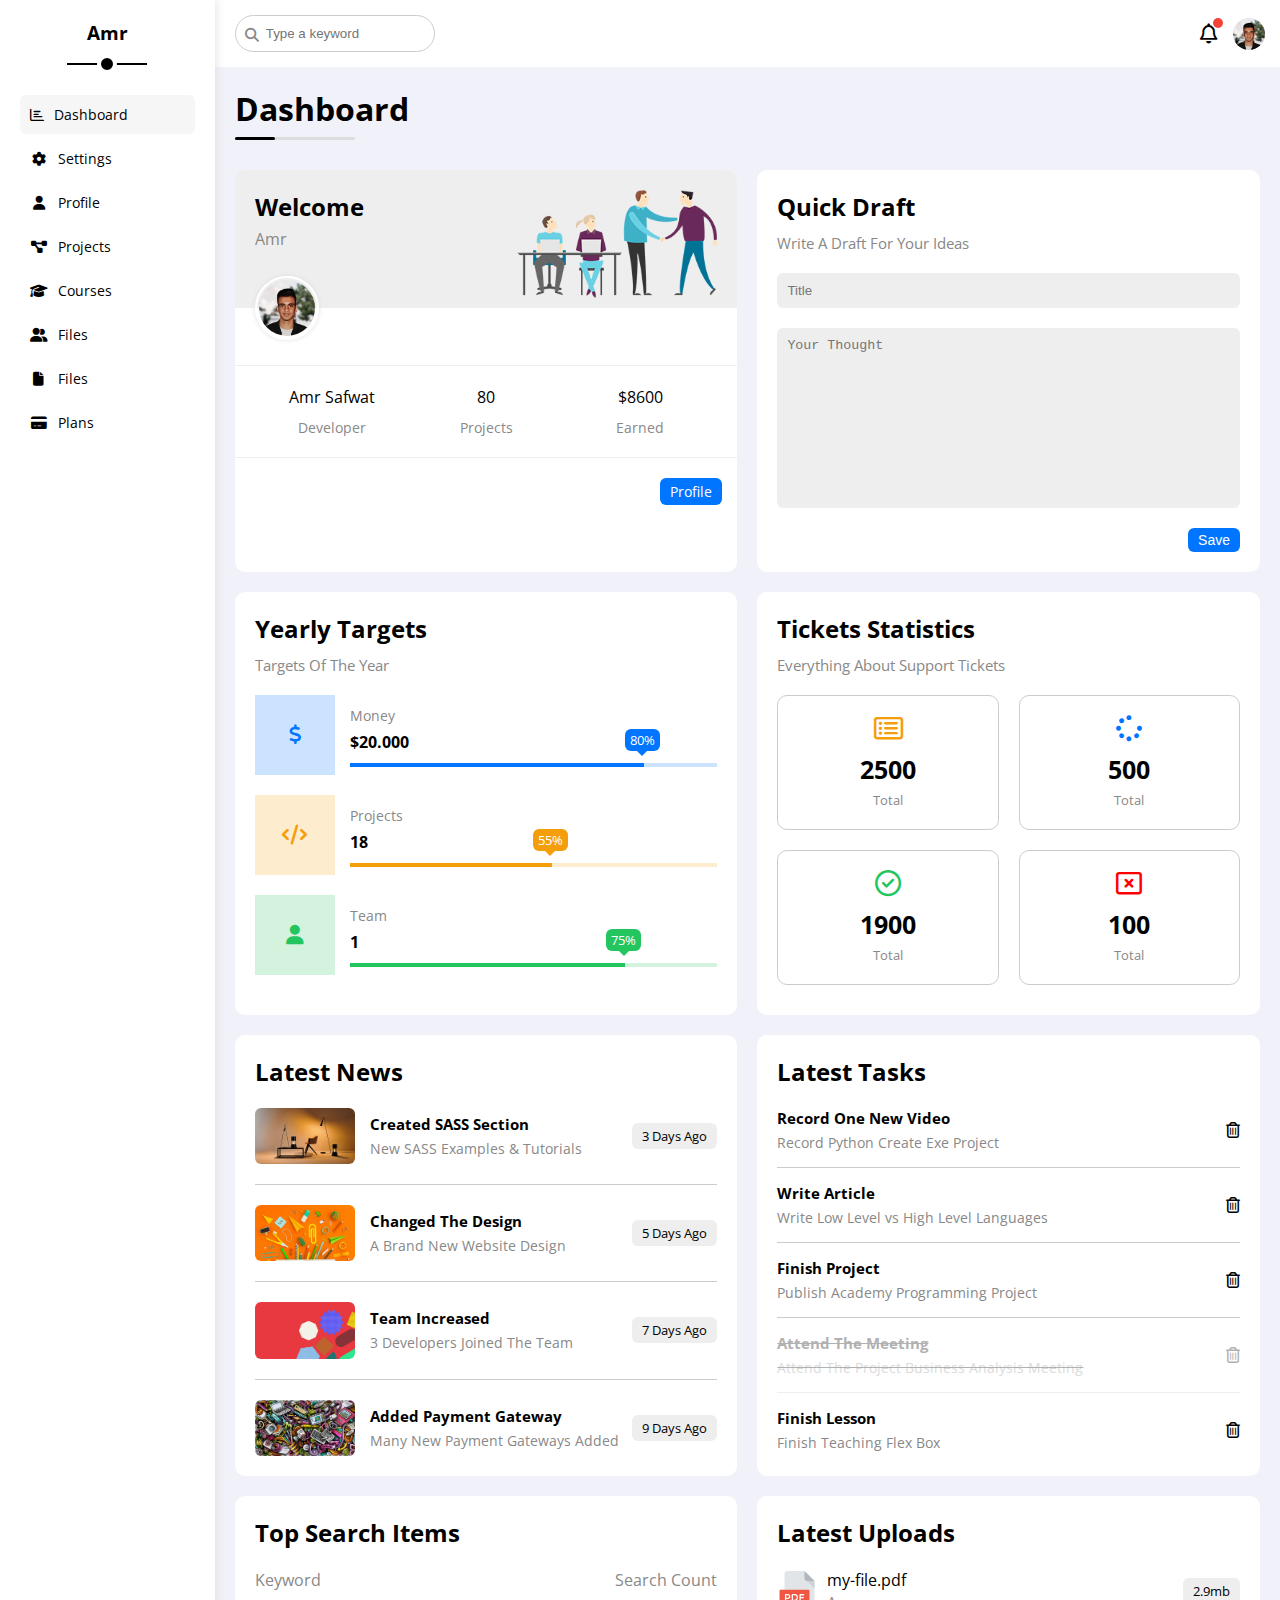
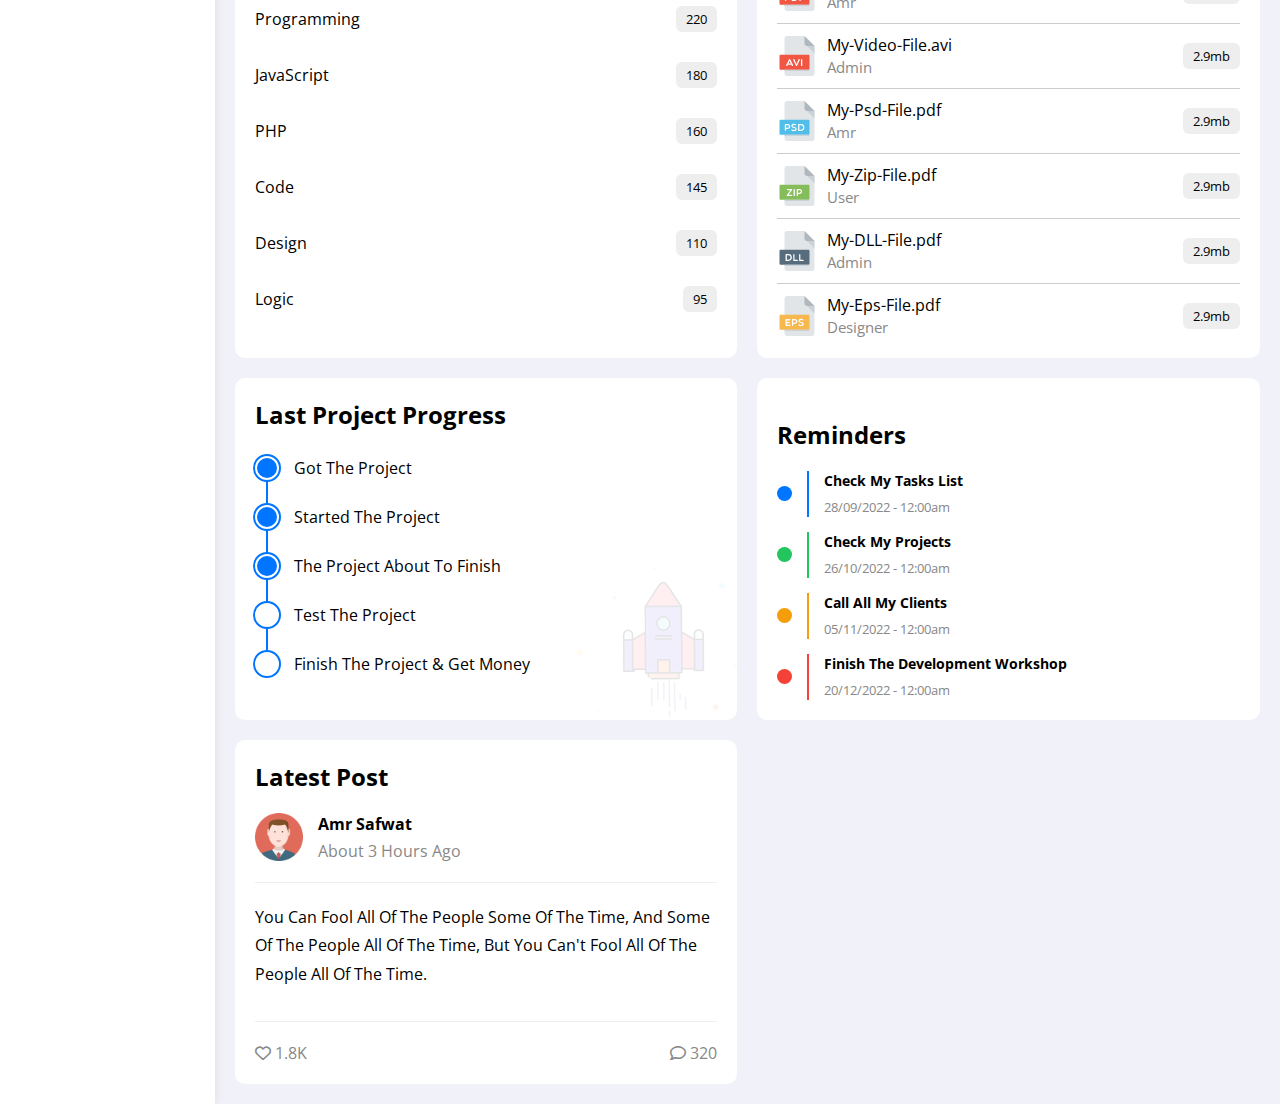
==== commit 4f66472d: "Created a Latest Post" ====
--- a/index.html
+++ b/index.html
@@ -406,6 +406,31 @@
 						</ul>
 					</div>
 					<!-- /Reminders -->
+					<!-- Latest Post -->
+					<div class="latest-post bg-white rad-10 p-20 p-relative">
+						<h2 class="m-0 mb-20">Latest Post</h2>
+						<div class="top d-flex align-center">
+							<img class="avatar mr-15" src="imgs/avatar.png" alt="">
+							<div class="info">
+								<span class="d-block fw-bold mb-5 ">Amr Safwat</span>
+								<span class="c-grey">About 3 Hours Ago</span>
+							</div>
+						</div>
+						<div class="post-content txt-c-mobile mt-20 mb-20 pt-20 pb-20px">
+							You Can Fool All Of The People Some Of The Time, And Some Of The People All Of The Time, But You Can't Fool All Of The People All Of The Time.
+						</div>
+						<div class="post-stats between-flex c-grey">
+							<div>
+								<i class="fa-regular fa-heart"></i>
+								<span>1.8K</span>
+							</div>
+							<div>
+								<i class="fa-regular fa-comment"></i>
+								<span>320</span>
+							</div>
+						</div>
+					</div>
+					<!-- /Latest Post -->
 				</div>
 			</div>
 		</div>
--- a/css/framework.css
+++ b/css/framework.css
@@ -50,11 +50,17 @@
 .pt-15 {
   padding-top: 15px;
 }
+.pt-20 {
+  padding-top: 20px;
+}
 .pb-10 {
   padding-bottom: 10px;
 }
 .pb-15 {
   padding-bottom: 15px;
+}
+.pb-20 {
+  padding-bottom: 20px;
 }
 .pl-15 {
   padding-left: 15px;
--- a/css/master.css
+++ b/css/master.css
@@ -431,6 +431,18 @@
   border-left: 2px solid var(--red-color);
 }
 /* Reminders */
+/* Latest Post */
+/* Latest Post */
+.latest-post .avatar {
+  width: 48px;
+  height: 48px;
+}
+.latest-post .post-content {
+  line-height: 1.8;
+  min-height: 140px;
+  border-top: 1px solid #eee;
+  border-bottom: 1px solid #eee;
+}
 /* Animations */
 @keyframes change-color {
   from {
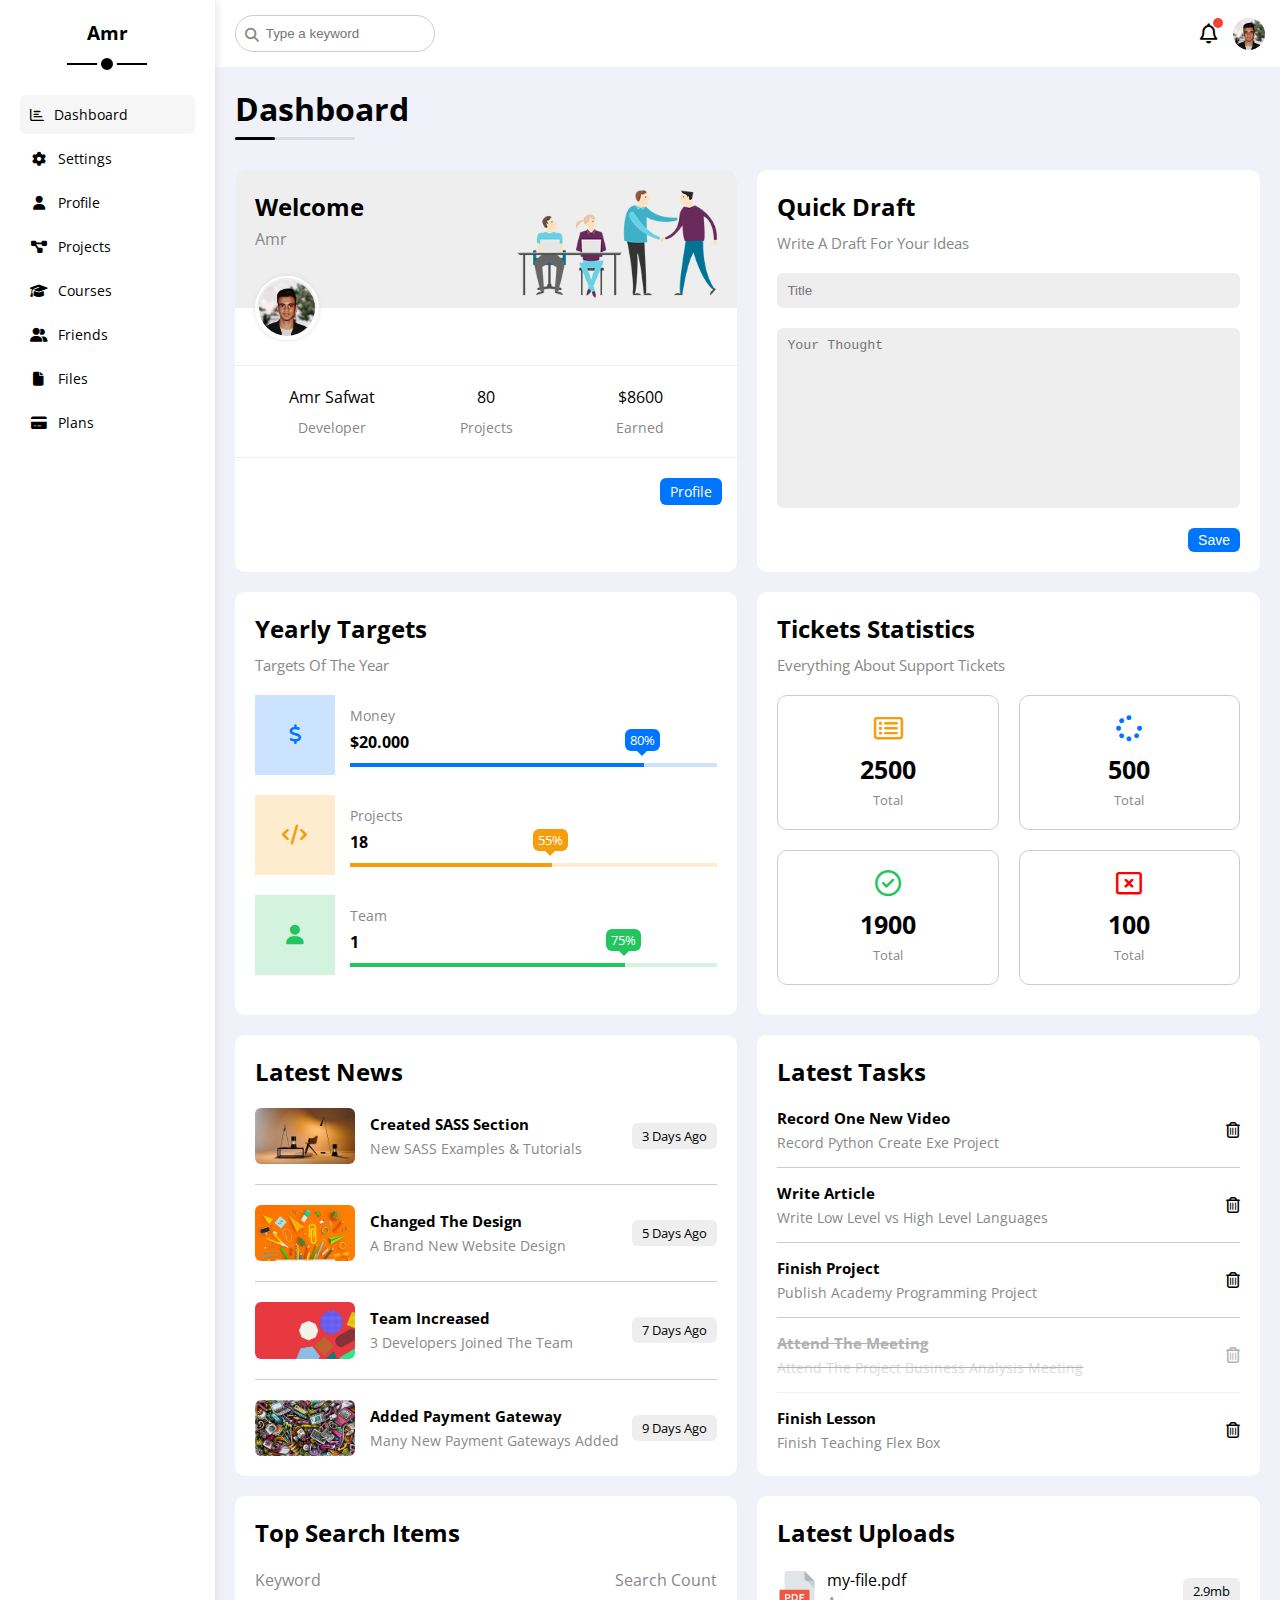
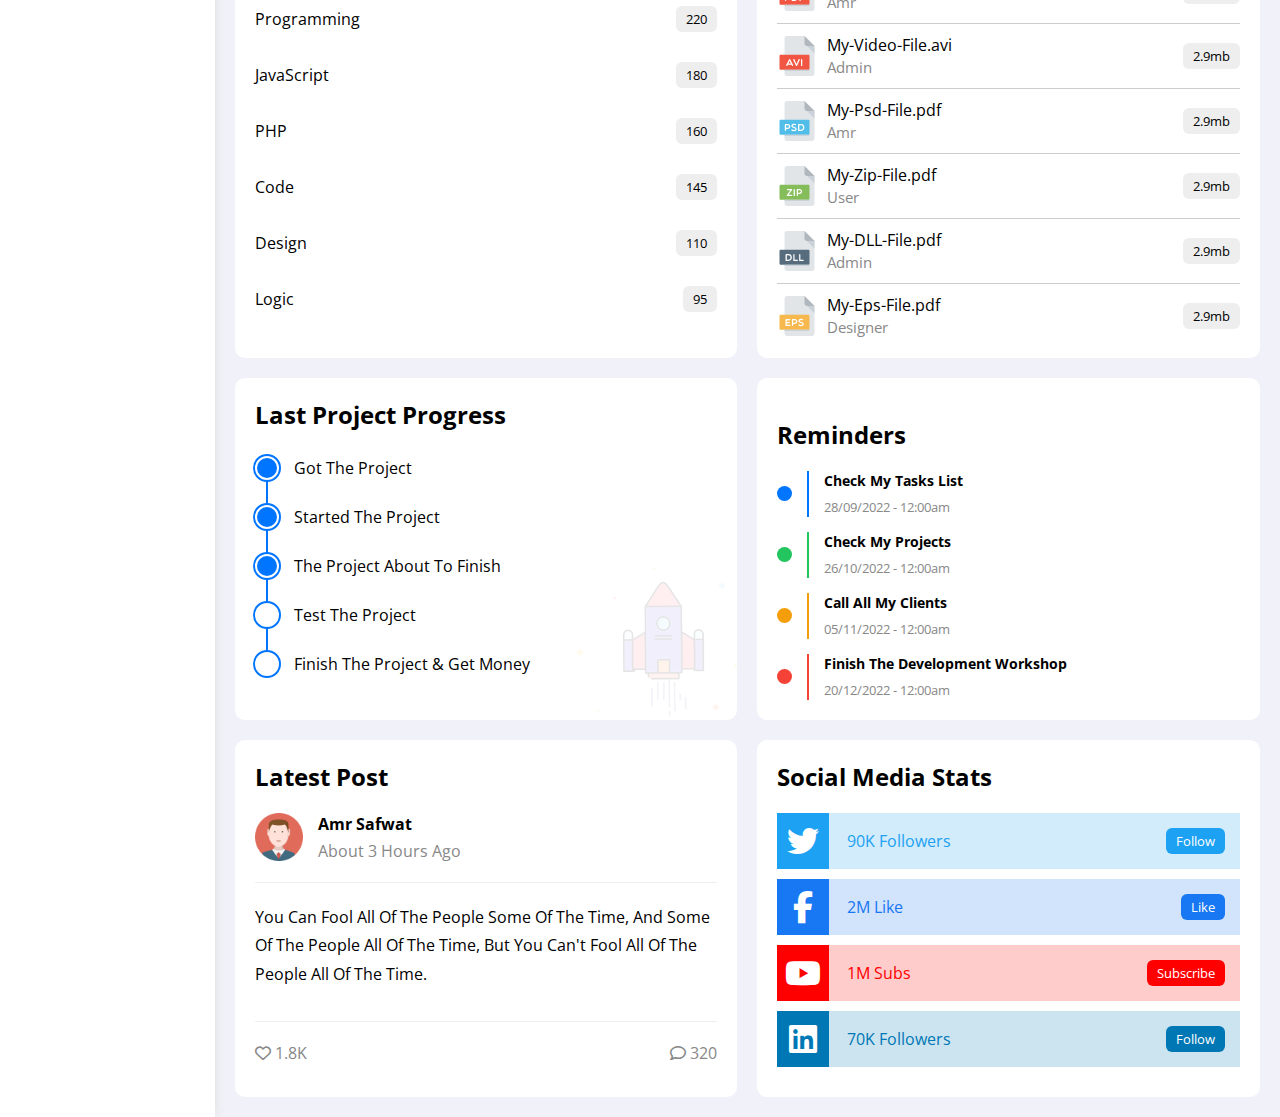
==== commit 3beb9f4b: "Created a social media section" ====
--- a/index.html
+++ b/index.html
@@ -4,9 +4,9 @@
 		<meta charset="UTF-8" />
 		<meta name="viewport" content="width=device-width, initial-scale=1.0" />
 		<title>Dashboard</title>
+		<link rel="stylesheet" href="https://cdnjs.cloudflare.com/ajax/libs/font-awesome/6.1.1/css/all.min.css">
 		<link rel="stylesheet" href="css/framework.css" />
 		<link rel="stylesheet" href="css/master.css" />
-		<link rel="stylesheet" href="https://cdnjs.cloudflare.com/ajax/libs/font-awesome/6.1.1/css/all.min.css">
     <link rel="preconnect" href="https://fonts.googleapis.com">
     <link rel="preconnect" href="https://fonts.gstatic.com" crossorigin>
     <link href="https://fonts.googleapis.com/css2?family=Open+Sans:wght@300;500&display=swap" rel="stylesheet">
@@ -39,7 +39,7 @@
 						</a>
 						<a class="d-flex align-center fs-14 c-black bg-white p-10 rad-6 p-relative" href="index.html">
 							<i class="fa-solid fa-user-group fa-fw"></i>
-							<span>Files</span>
+							<span>Friends</span>
 						</a>
 						<a class="d-flex align-center fs-14 c-black bg-white p-10 rad-6 p-relative" href="index.html">
 							<i class="fa-solid fa-file fa-fw"></i>
@@ -431,6 +431,35 @@
 						</div>
 					</div>
 					<!-- /Latest Post -->
+					<!-- Media Stats -->
+					<div class="media bg-white rad-10 p-20 p-relative">
+						<h2 class="m-0 mb-20">Social Media Stats</h2>
+						<div class="box twitter p-15 p-relative between-flex mb-10">
+							<i class="fa-brands fa-twitter fa-2x c-white h-full center-flex"></i>
+							<span>90K Followers</span>
+							<a class="fs-13 c-white
+							 btn-shape" href="#">Follow</a>
+						</div>
+						<div class="box facebook p-15 p-relative between-flex mb-10">
+							<i class="fa-brands fa-facebook-f fa-2x c-white h-full center-flex"></i>
+							<span>2M Like</span>
+							<a class="fs-13 c-white
+							 btn-shape" href="#">Like</a>
+						</div>
+						<div class="box youtube p-15 p-relative between-flex mb-10">
+							<i class="fa-brands fa-youtube fa-2x c-white h-full center-flex"></i>
+							<span>1M Subs</span>
+							<a class="fs-13 c-white
+							 btn-shape" href="#">Subscribe</a>
+						</div>
+						<div class="box linkedin p-15 p-relative between-flex mb-10">
+							<i class="fa-brands fa-linkedin fa-2x c-white h-full center-flex"></i>
+							<span>70K Followers</span>
+							<a class="fs-13 c-white
+							 btn-shape" href="#">Follow</a>
+						</div>
+					</div>
+					<!-- Media Stats -->
 				</div>
 			</div>
 		</div>
--- a/css/framework.css
+++ b/css/framework.css
@@ -214,4 +214,7 @@
 .w-fit {
   width: fit-content;
 }
+.h-full {
+  height: 100%;
+}
 /* Width + Height */--- a/css/master.css
+++ b/css/master.css
@@ -432,7 +432,6 @@
 }
 /* Reminders */
 /* Latest Post */
-/* Latest Post */
 .latest-post .avatar {
   width: 48px;
   height: 48px;
@@ -443,6 +442,54 @@
   border-top: 1px solid #eee;
   border-bottom: 1px solid #eee;
 }
+/* Latest Post */
+/* Social Media */
+.media .box {
+  padding-left: 70px;
+}
+.media .box i {
+  position: absolute;
+  left: 0;
+  top: 0;
+  width: 52px;
+  transition: .3s;
+}
+.media .box i:hover {
+  transform: rotate(5deg);
+}
+.media .twitter {
+  background-color: rgb(29 161 242 / 20%);
+  color: #1da1f2;
+}
+.media .twitter i,
+.media .twitter a {
+  background-color: #1da1f2;
+}
+.media .facebook {
+  background-color: rgb(24 119 242 / 20%);
+  color: #1877f2;
+}
+.media .facebook i,
+.media .facebook a {
+  background-color: #1877f2;
+}
+.media .youtube {
+  background-color: rgb(255 0 0 / 20%);
+  color: #ff0000;
+}
+.media .youtube i,
+.media .youtube a {
+  background-color: #ff0000;
+}
+.media .linkedin {
+  background-color: rgb(0 119 181 / 20%);
+  color: #0077b5;
+}
+.media .linkedin i,
+.media .linkedin a {
+  background-color: #0077b5;
+}
+/* Social Media */
 /* Animations */
 @keyframes change-color {
   from {
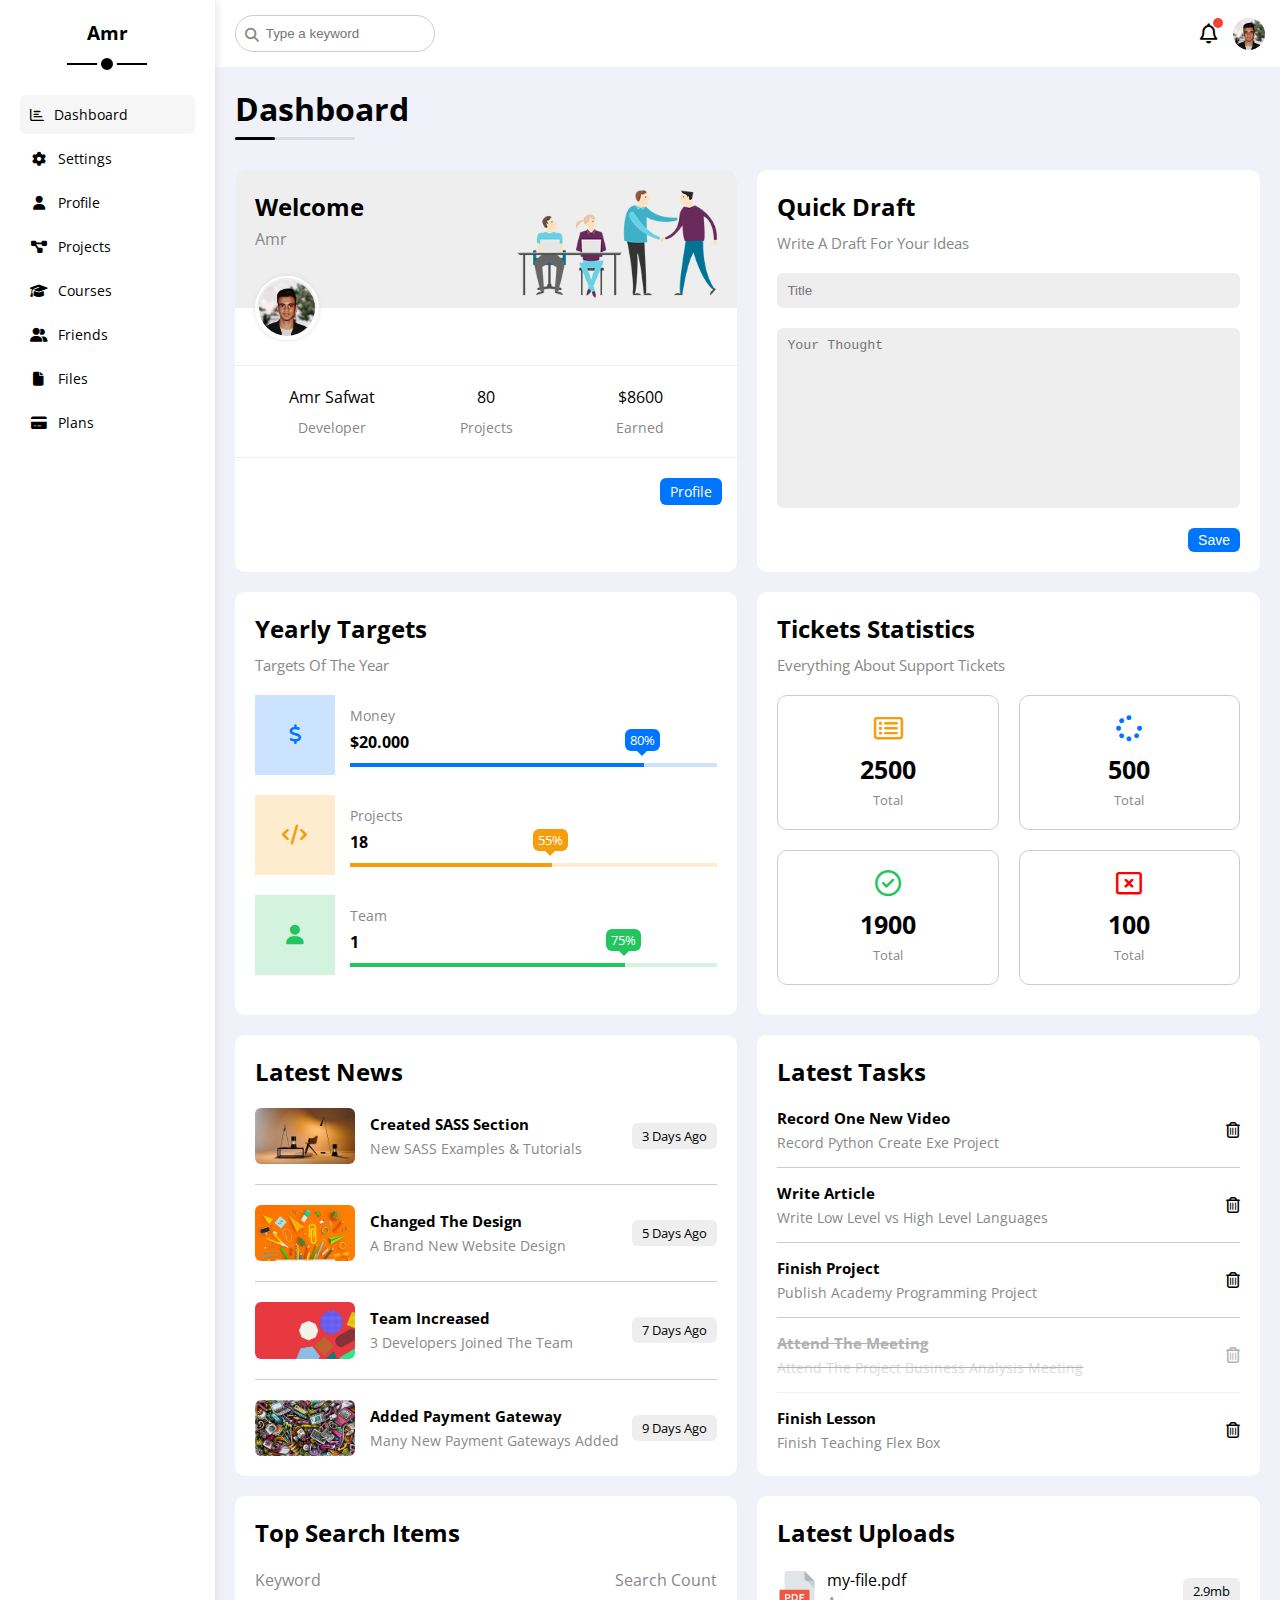
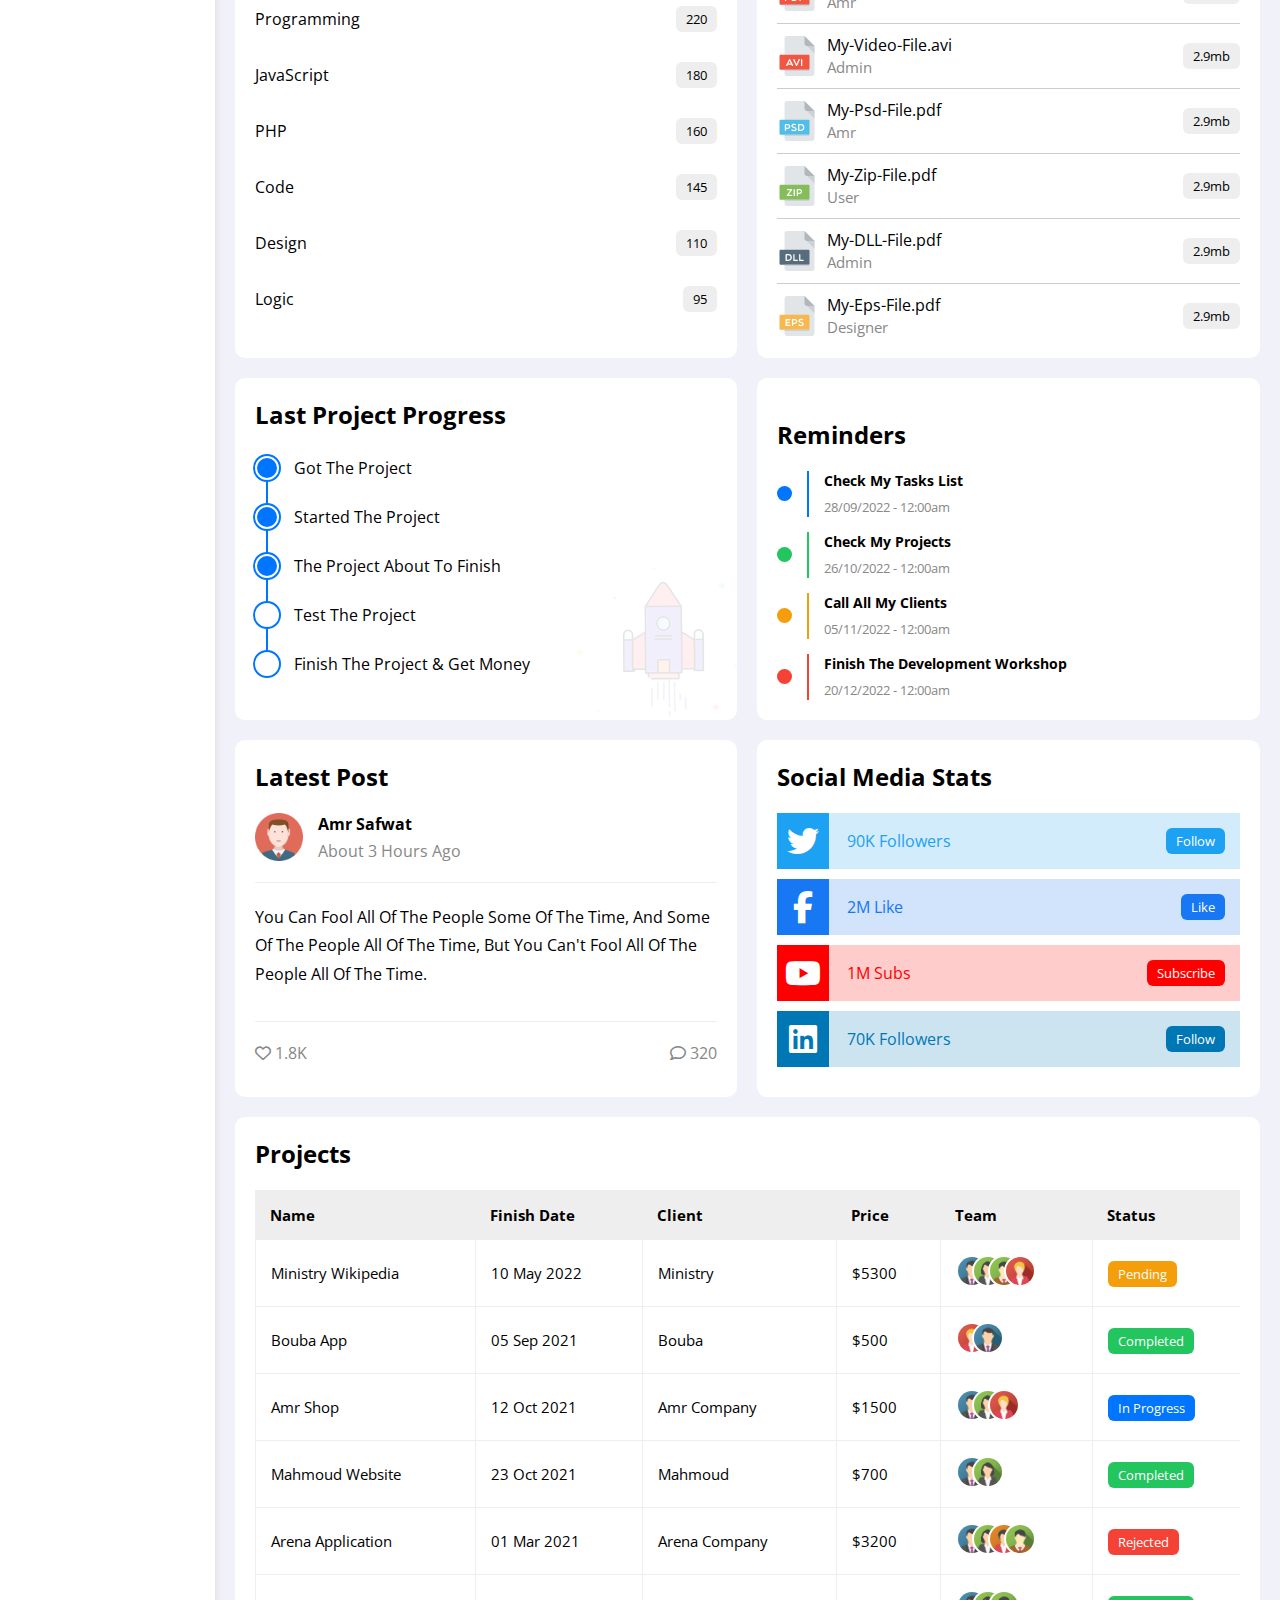
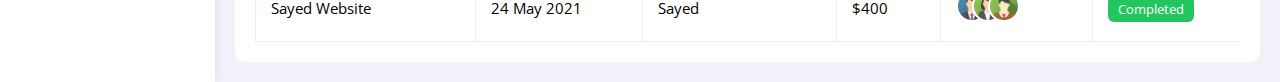
==== commit 954652e9: "Created a Projects Section" ====
--- a/index.html
+++ b/index.html
@@ -461,6 +461,111 @@
 					</div>
 					<!-- Media Stats -->
 				</div>
+									<!-- Projects -->
+					<div class="projects bg-white rad-10 p-20 m-20">
+						<h2 class="mt-0 mb-20">Projects</h2>
+						<div class="responsive-table">
+							<table class="fs-15 w-full">
+								<thead>
+									<tr>
+										<td>Name</td>
+										<td>Finish Date</td>
+										<td>Client</td>
+										<td>Price</td>
+										<td>Team</td>
+										<td>Status</td>
+									</tr>
+								</thead>
+								<tbody>
+									<tr>
+										<td>Ministry Wikipedia</td>
+										<td>10 May 2022</td>
+										<td>Ministry</td>
+										<td>$5300</td>
+										<td>
+											<img src="imgs/team-01.png" alt="">
+											<img src="imgs/team-02.png" alt="">
+											<img src="imgs/team-03.png" alt="">
+											<img src="imgs/team-05.png" alt="">
+										</td>
+										<td>
+											<span class="label bg-orange c-white btn-shape">Pending</span>
+										</td>
+									</tr>
+									<tr>
+										<td>Bouba App</td>
+										<td>05 Sep 2021</td>
+										<td>Bouba</td>
+										<td>$500</td>
+										<td>
+											<img src="imgs/team-05.png" alt="">
+											<img src="imgs/team-01.png" alt="">
+										</td>
+										<td>
+											<span class="label bg-green c-white btn-shape">Completed</span>
+										</td>
+									</tr>
+									<tr>
+										<td>Amr Shop</td>
+										<td>12 Oct 2021</td>
+										<td>Amr Company</td>
+										<td>$1500</td>
+										<td>
+											<img src="imgs/team-01.png" alt="">
+											<img src="imgs/team-02.png" alt="">
+											<img src="imgs/team-05.png" alt="">
+										</td>
+										<td>
+											<span class="label bg-blue c-white btn-shape">In Progress</span>
+										</td>
+									</tr>
+									<tr>
+										<td>Mahmoud Website</td>
+										<td>23 Oct 2021</td>
+										<td>Mahmoud</td>
+										<td>$700</td>
+										<td>
+											<img src="imgs/team-01.png" alt="">
+											<img src="imgs/team-02.png" alt="">
+										</td>
+										<td>
+											<span class="label bg-green c-white btn-shape">Completed</span>
+										</td>
+									</tr>
+									<tr>
+										<td>Arena Application</td>
+										<td>01 Mar 2021</td>
+										<td>Arena Company</td>
+										<td>$3200</td>
+										<td>
+											<img src="imgs/team-01.png" alt="">
+											<img src="imgs/team-02.png" alt="">
+											<img src="imgs/team-04.png" alt="">
+											<img src="imgs/team-03.png" alt="">
+										</td>
+										<td>
+											<span class="label bg-red c-white btn-shape">Rejected</span>
+										</td>
+									</tr>
+									<tr>
+										<td>Sayed Website</td>
+										<td>24 May 2021</td>
+										<td>Sayed</td>
+										<td>$400</td>
+										<td>
+											<img src="imgs/team-01.png" alt="">
+											<img src="imgs/team-02.png" alt="">
+											<img src="imgs/team-03.png" alt="">
+										</td>
+										<td>
+											<span class="label bg-green c-white btn-shape">Completed</span>
+										</td>
+									</tr>
+								</tbody>
+							</table>
+						</div>
+					</div>
+					<!-- Projects -->
 			</div>
 		</div>
 	</body>
--- a/css/master.css
+++ b/css/master.css
@@ -16,6 +16,7 @@
 /* width */
 ::-webkit-scrollbar {
   width: 8px;
+  height: 8px;
 }
 
 /* Track */
@@ -154,6 +155,9 @@
   height: 32px;
   margin-left: 15px;
   border-radius: 50%;
+}
+.content {
+  overflow: hidden;
 }
 .content h1 {
 	margin: 20px 20px 40px;
@@ -490,6 +494,46 @@
   background-color: #0077b5;
 }
 /* Social Media */
+/* Projects */
+.projects .responsive-table {
+  overflow-x: auto;
+}
+.projects table {
+  min-width: 1000px;
+  border-spacing: 0;
+}
+.projects thead td {
+  background-color: #eee;
+  font-weight: bold;
+}
+.projects table td {
+  padding: 15px;
+}
+.projects tbody td {
+  border-bottom: 1px solid #eee;
+  border-left: 1px solid #eee;
+  transition: .3s;
+}
+.projects table tbody tr td:last-child {
+  border-right: 1px solid #eee;
+}
+.projects tbody tr:hover td {
+  background-color: #faf7f7;
+}
+.projects table img {
+  width: 32px;
+  height: 32px;
+  border-radius: 50%;
+  padding: 2px;
+  background-color: white;
+}
+.projects table img:not(:first-child) {
+  margin-left: -20px;
+}
+.projects table .label {
+  font-size: 13px;
+}
+/* Projects */
 /* Animations */
 @keyframes change-color {
   from {
